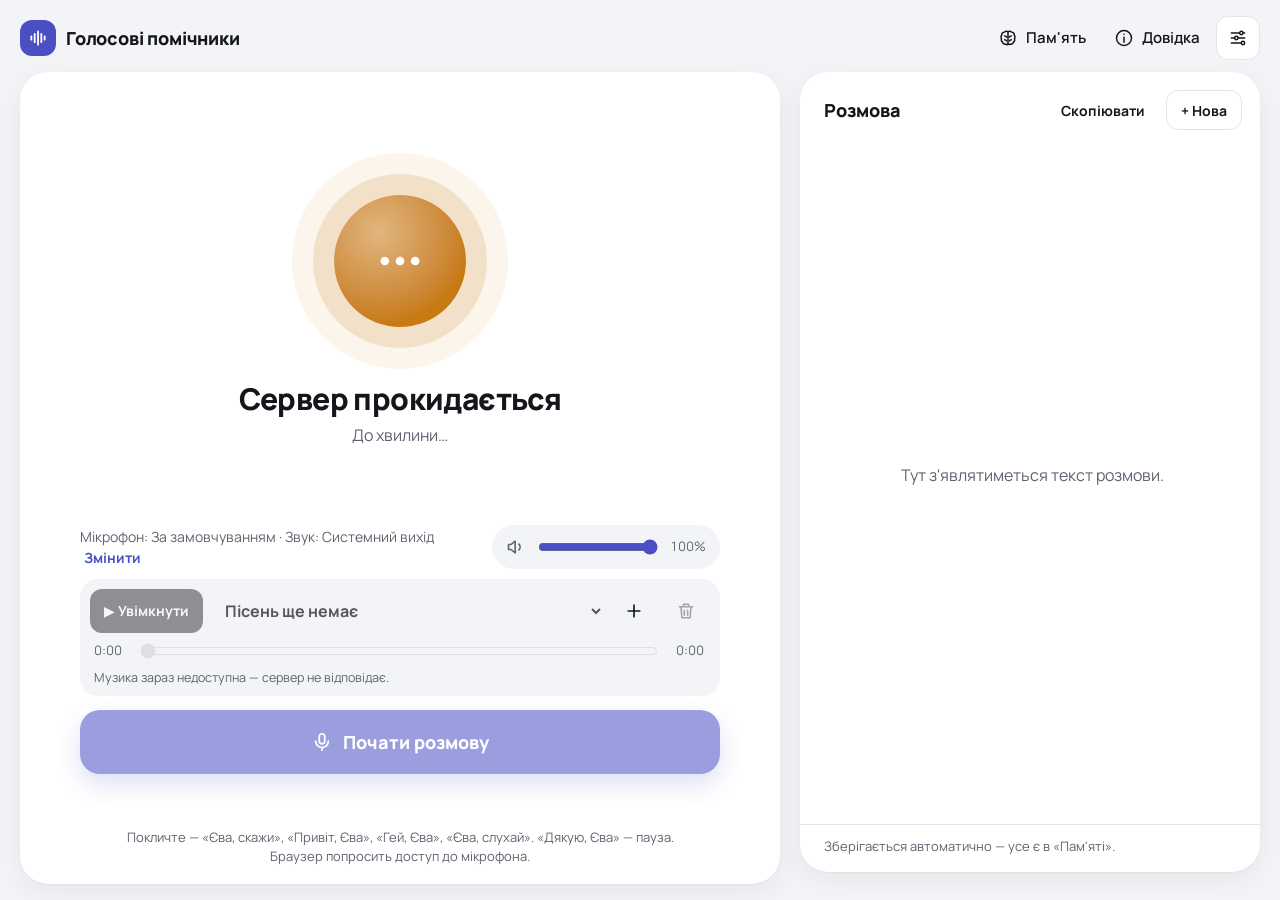
==== web/index.html @ 09ccf8b0 "Іконка «Пам'ять»: мозок замість годинника Co-Authored-By: Claude Sonnet 5.5 <noreply@anthropic.com>" ====
<!doctype html>
<html lang="uk">
<head>
  <meta charset="utf-8">
  <meta name="viewport" content="width=device-width, initial-scale=1, viewport-fit=cover">
  <title>Голосові помічники</title>
  <meta name="description" content="Голосові помічники з характером: розмова голосом через GPT-Live.">
  <link rel="icon" type="image/png" sizes="32x32" href="favicon-32.png">
  <link rel="icon" type="image/png" sizes="48x48" href="favicon-48.png">
  <link rel="apple-touch-icon" href="apple-touch-icon.png">
  <link rel="stylesheet" href="style.css?v=20261113">
  <link rel="stylesheet" href="app.css?v=20261113">
  <script src="config.js"></script>
  <script src="app.js?v=20261113c" defer></script>
  <script src="ui.js?v=20261113" defer></script>
</head>
<body class="home">
  <header class="topbar">
    <div class="brand">
      <span class="brand-mark" aria-hidden="true"><svg viewBox="0 0 24 24"><path d="M4 10v4M8 7v10M12 4v16M16 7v10M20 10v4"/></svg></span>
      <span class="brand-name">Голосові помічники</span>
    </div>
    <nav class="topnav" aria-label="Сторінки">
      <a id="knowledgeLink" class="top-link" href="knowledge.html" hidden
        title="Список гостей і факти про подію для консьєржа: завантажити таблицю чи документ"><svg class="nav-icon" viewBox="0 0 24 24" aria-hidden="true"><path d="M4 5.5A2.5 2.5 0 0 1 6.5 3H20v15H6.5A2.5 2.5 0 0 0 4 20.5z"/><path d="M4 20.5A2.5 2.5 0 0 0 6.5 23H20v-5"/></svg><span class="wide-only">Знання</span></a>
      <a id="historyLink" class="top-link" href="history.html" title="Усі збережені розмови"><svg class="nav-icon" viewBox="0 0 24 24" aria-hidden="true"><path d="M12 4.5v15"/><path d="M12 4.5C11 3.5 8.5 3.5 7.5 5 5.5 5 4 6.8 4.5 8.8 3.3 9.8 3.3 11.8 4.3 12.8 3.5 14 4 16 5.5 16.8 5.5 18.5 7.3 19.8 9 19.2 10 20 11.5 20 12 19.5"/><path d="M12 4.5c1-1 3.5-1 4.5.5 2 0 3.5 1.8 3 3.8 1.2 1 1.2 3 .2 4 .8 1.2.3 3.2-1.2 4 0 1.7-1.8 3-3.5 2.4-1 .8-2.5.8-3-.7"/><path d="M8 9.5c1 0 2 .5 2.5 1.5M16 9.5c-1 0-2 .5-2.5 1.5M8 14c1 0 1.8.5 2.2 1.4M16 14c-1 0-1.8.5-2.2 1.4"/></svg><span class="wide-only">Пам'ять</span></a>
      <a id="settingsLink" class="top-link" href="settings.html" aria-label="Довідка"
        title="Версія й моделі, довідка"><svg class="nav-icon" viewBox="0 0 24 24" aria-hidden="true"><circle cx="12" cy="12" r="9"/><path d="M12 11v6M12 7.5v.01"/></svg><span class="wide-only">Довідка</span></a>
      <button id="drawerOpen" class="icon-square" type="button" aria-label="Налаштування розмови"
        aria-controls="drawer" aria-expanded="false" title="Пристрої, звук, поведінка"><svg class="nav-icon" viewBox="0 0 24 24" aria-hidden="true"><path d="M4 6h10M18 6h2M4 12h4M12 12h8M4 18h12"/><circle cx="16" cy="6" r="2"/><circle cx="10" cy="12" r="2"/><circle cx="18" cy="18" r="2"/></svg></button>
    </nav>
  </header>

  <main class="layout">
    <section class="stage call" aria-label="Розмова голосом">
      <div class="stage-top">
        <nav id="characters" class="chars" role="tablist" aria-label="Персонаж"></nav>
        <p id="meter" class="meter-pill" hidden
          title="Час, поки відкрита сесія GPT-Live (разом з першими 15 с паузи), і орієнтовна ціна за ним. Інструменти й підсумок фонового слухання оплачуються окремо й тут не враховані."></p>
      </div>
      <!-- «Консьєрж» is hidden for now (the code stays): the page always opens an assistant call. -->
      <button id="modeAssistant" type="button" hidden></button>
      <button id="modeConcierge" type="button" hidden></button>

      <div class="voice-block">
        <p id="voiceInfo" class="char-info"></p>
        <div id="voiceVariantRow" class="voice-variant" hidden>
          <label class="sr-only" for="voiceVariant">Голос</label>
          <div class="voice-pick">
            <select id="voiceVariant">
              <option value="own">Створений голос (новий)</option>
              <option value="preset">Старий голос (пресет)</option>
            </select>
            <button id="voicePreview" class="pill-btn" disabled>▶ Прослухати</button>
          </div>
          <p id="voiceVariantInfo" class="hint"></p>
        </div>
        <!-- The picked character: set by the buttons above, kept here for the page's logic. -->
        <select id="voice" disabled hidden><option>Завантаження…</option></select>
        <button id="voiceApply" class="btn primary wide" hidden>Застосувати</button>
      </div>

      <div class="orb-area">
        <div class="orb"><span id="dot" class="dot" aria-hidden="true"></span></div>
        <div class="status-block">
          <p id="statusTitle" class="status-title" aria-hidden="true">Готові до розмови</p>
          <p id="statusSub" class="status-sub" aria-hidden="true"></p>
          <span id="status" class="sr-only" role="status">Не підключено</span>
        </div>
        <p id="caption" class="caption" aria-hidden="true"></p>
        <video id="cameraView" class="camera-view" autoplay muted playsinline hidden></video>

        <div id="concierge" class="concierge" hidden data-off>
          <div class="guest-line">
            <span class="muted small">Гість</span>
            <strong id="guestName">ще не назвався</strong>
            <span id="guestBadge" class="guest-badge" hidden></span>
          </div>
          <div class="checkin-line">
            <span id="checkinCount" class="muted small">Відмічено гостей: —</span>
            <button id="checkinReset" class="btn ghost small-btn" type="button">Скинути відмітки</button>
          </div>
          <label class="setting check-setting" for="checkQuestion">
            <span class="setting-text">
              <span class="setting-title">Перевірочне питання</span>
              <span id="checkQuestionInfo" class="hint">Після імені помічник питає щось із запису гостя (посаду, хобі…).</span>
            </span>
            <input id="checkQuestion" type="checkbox" class="switch" role="switch" checked>
          </label>
          <p id="conciergeInfo" class="hint">Помічник вітає людину, питає ім'я, звіряє його зі списком у «Знаннях» (двоє з
            однаковим ім'ям — питає прізвище) і ставить одне перевірочне питання. Потім — «Наступний гість».</p>
        </div>
      </div>

      <div class="stage-bottom">
        <div class="device-row">
          <p id="callDevices" class="call-devices"><span id="callDevicesText"></span>
            <a href="#devices" class="call-devices-link">Змінити</a></p>
          <div class="volume">
            <label for="volume" class="sr-only">Гучність</label>
            <span class="volume-icon" aria-hidden="true"></span>
            <input id="volume" type="range" min="0" max="100" step="5">
            <span id="volumeValue" class="volume-value"></span>
          </div>
        </div>

        <section id="musicCard" class="player" aria-label="Музика">
          <!-- Extensions and audio types, not «audio/*»: with the wildcard iOS offers the photo library and the camera first. -->
          <input id="songFile" type="file" accept=".mp3,.m4a,.aac,.wav,.ogg,.opus,.flac,audio/mpeg,audio/mp4,audio/x-m4a,audio/aac,audio/wav,audio/x-wav,audio/ogg,audio/flac" multiple hidden>
          <div class="player-row">
            <button id="songPlay" class="song-play" type="button" disabled>▶ Увімкнути</button>
            <select id="songSelect" aria-label="Пісня" disabled><option>Пісень ще немає</option></select>
            <label class="icon-btn-soft icon-plus" for="songFile" title="Додати пісню"><span class="sr-only">Додати пісню</span></label>
            <button id="songDelete" class="icon-btn-soft icon-trash" type="button" title="Видалити пісню" disabled><span class="sr-only">Видалити</span></button>
          </div>
          <div class="song-seek">
            <span id="songTime">0:00</span>
            <input id="songSeek" type="range" min="0" max="0" step="1" value="0" aria-label="Позиція в пісні" disabled>
            <span id="songDuration">0:00</span>
          </div>
          <p id="songInfo" class="player-info">Пісні спільні для всіх. Поки грає пісня, помічник мовчить і не чує; якщо розмова ще йде — пісня чекає 5 с тиші.</p>
        </section>

        <div class="controls">
          <button id="micMute" class="ctl ctl-mic" type="button" aria-pressed="false" hidden>Вимкнути мікрофон</button>
          <button id="resume" class="ctl ctl-main ctl-play" hidden>Продовжити</button>
          <button id="pause" class="ctl ctl-main ctl-pause" hidden>Пауза</button>
          <button id="talk" class="btn primary big">Почати розмову</button>
          <button id="nextGuest" class="btn" hidden>Наступний гість</button>
        </div>
        <p id="wakeHint" class="wake-hint">Покличте помічника на ім'я — «…, скажи», «Привіт, …». «Дякую, …» — пауза.</p>
      </div>
    </section>

    <section id="conversation" class="convo">
      <div class="convo-head">
        <h2>Розмова</h2>
        <div class="convo-actions">
          <button id="copyChat" class="pill-btn ghost">Скопіювати</button>
          <button id="newChat" class="pill-btn">+ Нова</button>
        </div>
      </div>
      <div id="log" class="log" aria-live="polite">
        <p class="muted empty">Тут з'являтиметься текст розмови.</p>
      </div>
      <p class="convo-foot">Зберігається автоматично — усе є в «Пам'яті».</p>
    </section>
  </main>

  <div id="drawerBackdrop" class="drawer-backdrop" hidden></div>
  <aside id="drawer" class="drawer" aria-label="Налаштування розмови" hidden>
    <div class="drawer-head">
      <h2>Налаштування</h2>
      <button id="drawerClose" class="icon-square soft" type="button" aria-label="Закрити"><svg class="nav-icon" viewBox="0 0 24 24" aria-hidden="true"><path d="M6 6l12 12M18 6L6 18"/></svg></button>
    </div>

    <section id="devices" class="drawer-section">
      <h3>Пристрої</h3>
      <div class="group">
        <div class="group-row">
          <label for="micSelect">Мікрофон</label>
          <select id="micSelect"><option value="">За замовчуванням</option></select>
        </div>
        <div class="group-row">
          <label for="speakerSelect">Динамік</label>
          <select id="speakerSelect"><option value="">За замовчуванням</option></select>
          <p id="speakerFixed" class="device-fixed" hidden></p>
          <button type="button" id="speakerSystem" class="pill-btn" hidden>Обрати вихід звуку…</button>
        </div>
        <div class="group-row">
          <label for="cameraSelect">Камера</label>
          <select id="cameraSelect"><option value="">За замовчуванням</option></select>
          <!-- Phones and tablets: which side looks. Front — «подивись на мене»; back — what is in front of you. -->
          <div id="cameraFacing" class="facing" role="group" aria-label="Яка камера" hidden>
            <button type="button" class="btn" data-facing="user" aria-pressed="true">Фронтальна</button>
            <button type="button" class="btn" data-facing="environment" aria-pressed="false">Задня</button>
          </div>
        </div>
      </div>
      <p id="devicesNow" class="devices-now"></p>
      <button id="devicesAllow" class="pill-btn" type="button" hidden>Показати пристрої</button>
      <p id="devicesInfo" class="hint">Назви пристроїв з'являться, коли браузер дасть доступ до мікрофона.</p>
    </section>

    <section id="voiceCard" class="drawer-section">
      <h3>Як говорить</h3>
      <div class="settings">
        <div>
          <label for="speed">Темп</label>
          <select id="speed">
            <option value="slow">Повільніше</option>
            <option value="normal">Звичайний</option>
            <option value="fast">Швидше</option>
          </select>
        </div>
        <div>
          <label for="style">Манера</label>
          <select id="style">
            <option value="calm">Спокійна</option>
            <option value="normal">Звичайна</option>
            <option value="expressive">Емоційна</option>
          </select>
        </div>
      </div>
      <p class="hint">Темп і манера — прохання до персонажа, а не точний регулятор: діють з наступної відповіді.</p>
    </section>

    <section class="drawer-section">
      <h3>Поведінка</h3>
      <div class="group">
        <label class="setting" for="bgListen">
          <span class="setting-text">
            <span class="setting-title">Слухати фоном на паузі</span>
            <span id="bgListenInfo" class="hint">Помічник запам'ятовує, про що говорять поруч, і може нагадати.</span>
          </span>
          <input id="bgListen" type="checkbox" class="switch" role="switch" checked>
        </label>
        <label class="setting" for="voiceNow">
          <span class="setting-text">
            <span class="setting-title">Міняти голос одразу</span>
            <span id="voiceNowInfo" class="hint">Відповідь договорить уже новий персонаж.</span>
          </span>
          <input id="voiceNow" type="checkbox" class="switch" role="switch" checked>
        </label>
        <label class="setting" for="camera">
          <span class="setting-text">
            <span class="setting-title">Камера</span>
            <span id="cameraInfo" class="hint">Попросіть «…, подивись» — погляд через камеру.</span>
          </span>
          <input id="camera" type="checkbox" class="switch" role="switch">
        </label>
      </div>
    </section>
  </aside>

  <dialog id="noMic" class="dialog" aria-labelledby="noMicTitle">
    <h2 id="noMicTitle">Мікрофон у цьому браузері недоступний</h2>
    <p id="noMicText"></p>
    <p id="noMicIos" class="hint" hidden>Apple змушує всі браузери на iPhone працювати на рушії Safari, і цей
      браузер не передає сторінкам мікрофон — тому вікно дозволу навіть не з'являється. Якщо потрібен саме він:
      «Параметри» → «Застосунки» → браузер → «Мікрофон» (увімкніть, якщо є), оновіть його й перезапустіть.</p>
    <div class="row">
      <a id="openSafari" class="btn primary" href="#">Відкрити в Safari</a>
      <button id="copyLink" class="btn" type="button">Скопіювати посилання</button>
      <button id="noMicClose" class="btn ghost" type="button">Зрозуміло</button>
    </div>
  </dialog>
  <audio id="remote" autoplay></audio>
</body>
</html>
---- web/style.css ----
@import url("https://fonts.googleapis.com/css2?family=Manrope:wght@400;500;600;700;800&display=swap");
:root {
  --bg: #f3f4f7;
  --card: #ffffff;
  --text: #14161b;
  --muted: #5e6370;
  --line: #e2e4ea;
  --accent: #4a4fc4;
  --accent-text: #ffffff;
  --ok: #1f9d55;
  --warn: #c27c0e;
  --err: #d14343;
  --user: #ececfb;
  --bot: #f1f2f4;
  --switch-off: #cfd4dc;
}
@media (prefers-color-scheme: dark) {
  :root {
    --bg: #0f1115;
    --card: #171a21;
    --text: #e8eaed;
    --muted: #9aa1ad;
    --line: #2a2f39;
    --accent: #8b8ff0;
    --accent-text: #14161b;
    --user: #262a4d;
    --bot: #1f232b;
    --switch-off: #3a404c;
  }
}
* { box-sizing: border-box; }
body {
  margin: 0;
  background: var(--bg);
  color: var(--text);
  font: 16px/1.5 Manrope, system-ui, -apple-system, "Segoe UI", Roboto, sans-serif;
}
.wrap { max-width: 640px; margin: 0 auto; padding: 24px 16px 48px; }
h1 { font-size: 1.6rem; margin: 0 0 4px; }
h2 { font-size: 1.05rem; margin: 0 0 8px; }
.sub, .muted { color: var(--muted); }
.small { font-size: 0.85rem; }
.card {
  background: var(--card);
  border: 1px solid var(--line);
  border-radius: 20px;
  padding: 18px;
  margin-top: 16px;
}
.row { display: flex; gap: 8px; flex-wrap: wrap; align-items: center; }
.row[hidden] { display: none; }
input, select, textarea {
  flex: 1 1 200px;
  min-width: 0;
  padding: 10px 12px;
  border-radius: 10px;
  border: 1px solid var(--line);
  background: var(--bg);
  color: var(--text);
  font: inherit;
}
select { width: 100%; cursor: pointer; }
label { display: block; font-weight: 600; margin-bottom: 6px; }
.btn {
  padding: 10px 16px;
  border-radius: 10px;
  border: 1px solid var(--line);
  background: var(--card);
  color: var(--text);
  font: inherit;
  cursor: pointer;
}
.btn:disabled { opacity: 0.55; cursor: default; }
.btn.primary { background: var(--accent); border-color: var(--accent); color: var(--accent-text); }
.btn.ghost { background: transparent; }
.btn.big { width: 100%; padding: 16px; font-size: 1.1rem; font-weight: 600; margin: 12px 0 4px; }
.btn.danger { background: var(--err); border-color: var(--err); color: #fff; }
.hint { margin: 4px 0 0; font-size: 0.85rem; color: var(--muted); }
.status-line { display: flex; align-items: center; gap: 8px; font-weight: 600; }
.dot { width: 10px; height: 10px; border-radius: 50%; background: var(--muted); }
.dot.live { background: var(--ok); animation: pulse 1.4s infinite; }
.dot.busy { background: var(--warn); }
.dot.err { background: var(--err); }
.dot.wait { background: var(--accent); }
.dot.think { background: var(--warn); animation: pulse 0.8s infinite; }
.dot.speak { background: var(--accent); animation: pulse 0.6s infinite; }
.call .row { margin-top: 8px; }
.call .row .btn { flex: 1 1 140px; }
.settings { display: grid; grid-template-columns: repeat(auto-fit, minmax(160px, 1fr)); gap: 12px; margin: 16px 0 12px; }
.settings select { width: 100%; }
input[type="range"] { width: 100%; padding: 0; border: 0; background: none; accent-color: var(--accent); }
.small-btn { padding: 4px 10px; font-size: 0.85rem; }
.card > .row + .settings, .card > .hint + .row { margin-top: 8px; }
@keyframes pulse { 50% { opacity: 0.35; } }

/* A setting row: what it does on the left, an on/off switch on the right. */
.setting {
  display: flex; align-items: center; justify-content: space-between; gap: 16px;
  margin: 16px 0 0; padding-top: 14px; border-top: 1px solid var(--line);
  font-weight: normal; cursor: pointer;
}
.setting-text { display: flex; flex-direction: column; min-width: 0; }
.setting-title { font-weight: 600; }
.setting .hint { margin: 2px 0 0; }
.switch {
  appearance: none; -webkit-appearance: none;
  flex: 0 0 auto; width: 52px; height: 30px; min-width: 52px;
  margin: 0; padding: 0; border: 0; border-radius: 999px;
  background: var(--switch-off); position: relative; cursor: pointer;
  transition: background 0.2s ease;
}
.switch::before {
  content: ""; position: absolute; top: 3px; left: 3px;
  width: 24px; height: 24px; border-radius: 50%;
  background: #fff; box-shadow: 0 1px 3px rgba(0, 0, 0, 0.3);
  transition: transform 0.2s ease;
}
.switch:checked { background: var(--accent); }
.switch:checked::before { transform: translateX(22px); }
.switch:focus-visible { outline: 2px solid var(--accent); outline-offset: 3px; }

h2 label { display: inline; margin: 0; font-weight: inherit; }
.voice-pick { flex-wrap: nowrap; }
.voice-pick select { flex: 1 1 0; width: auto; }
.voice-pick .btn { flex: 0 0 auto; white-space: nowrap; }
.call .voice-block { margin-top: 12px; }
.call .voice-block .block-label { display: block; font-weight: 600; margin-bottom: 6px; }
.call .voice-block .voice-pick { margin-top: 0; }
.call .voice-block .voice-pick .btn { flex: 0 0 auto; }
.call .voice-block + .btn.big { margin-top: 12px; }
.btn.wide { width: 100%; margin-top: 8px; }
.label-row { display: flex; justify-content: space-between; align-items: baseline; margin-top: 4px; }
.label-row label { margin-bottom: 6px; }
.card-head { display: flex; justify-content: space-between; align-items: center; gap: 8px; }
.head-actions { display: flex; gap: 6px; flex-wrap: wrap; justify-content: flex-end; }
.meter { margin: 6px 0 0; font-size: 0.85rem; color: var(--muted); font-variant-numeric: tabular-nums; }
.log { max-height: 50vh; overflow-y: auto; display: flex; flex-direction: column; gap: 8px; }
.msg { padding: 8px 12px; border-radius: 12px; max-width: 90%; white-space: pre-wrap; word-wrap: break-word; }
.msg.user { background: var(--user); align-self: flex-end; }
.msg.assistant { background: var(--bot); align-self: flex-start; }
.msg.system { color: var(--muted); font-size: 0.85rem; align-self: center; background: none; }
.empty { margin: 0; }
footer { margin-top: 20px; text-align: center; }



/* Devices: microphone, speaker, camera */
/* One column on a phone: two side by side cut the names to «За замовчуванн…». */
.devices { display: grid; grid-template-columns: repeat(auto-fit, minmax(260px, 1fr)); gap: 12px; }
.devices select { width: 100%; }
.devices select[hidden] { display: none; }
/* The output where the page can't pick it (iPhone, Android): a plain line, not a dropdown. */
.device-fixed { margin: 0; padding: 10px 0; overflow-wrap: anywhere; }
.camera-view {
  display: block; width: 100%; max-height: 240px; margin-top: 12px;
  border-radius: 10px; background: #000; object-fit: contain;
}
.camera-view[hidden] { display: none; }
.camera-view.mirror { transform: scaleX(-1); }
/* Фронтальна / Задня (phones): two halves of one control, the picked one filled. */
.facing { display: flex; gap: 8px; margin-top: 12px; }
.facing[hidden] { display: none; }
.facing .btn { flex: 1 1 0; padding: 10px 8px; }
.facing .btn[aria-pressed="true"] { background: var(--accent); border-color: var(--accent); color: var(--accent-text); }

/* «Мікрофон недоступний» (web/app.js showNoMic) */
.dialog { border: 1px solid var(--line); border-radius: 14px; background: var(--card); color: var(--text);
  padding: 16px; width: min(440px, calc(100vw - 32px)); box-shadow: 0 12px 40px rgba(0, 0, 0, 0.25); }
.dialog::backdrop { background: rgba(0, 0, 0, 0.45); }
.dialog h2 { margin: 0 0 8px; font-size: 1.05rem; }
.dialog p { margin: 0 0 10px; }
.dialog .row { margin-top: 12px; }
a.btn { text-decoration: none; display: inline-flex; align-items: center; justify-content: center; }
.btn[hidden] { display: none; }

/* «Зараз: мікрофон — …; звук — …» (web/app.js showDevicesNow) */
.devices-now { margin: 8px 0 0; font-size: 0.9rem; }
.devices-now:empty { display: none; }

/* In the call card: what she hears from and plays to, without scrolling down to «Пристрої». */
.call-devices { margin: 8px 0 0; font-size: 0.85rem; color: var(--muted); overflow-wrap: anywhere; }
.call-devices:has(#callDevicesText:empty) { display: none; }
.call-devices-link { color: var(--accent); white-space: nowrap; margin-left: 4px; }
#devices { scroll-margin-top: 12px; }

/* Header with a link to the other page («Знання» ↔ «← До Єви») */
.page-head { display: flex; justify-content: space-between; align-items: flex-start; gap: 12px; }
.header-link { flex: 0 0 auto; margin-top: 6px; text-decoration: none; }

/* «Знання» (web/knowledge.html) */
.banner { margin: 16px 0 0; padding: 10px 14px; border-radius: 10px; font-size: 0.9rem;
  border: 1px solid var(--warn); color: var(--text); background: color-mix(in srgb, var(--warn) 12%, var(--card)); }
.field { width: 100%; }
.hint a, .sub a { color: var(--accent); }
label.gap { margin-top: 12px; }
.drop { display: flex; flex-direction: column; align-items: center; gap: 4px; text-align: center; margin: 16px 0 0;
  padding: 22px 16px; border: 2px dashed var(--line); border-radius: 12px; background: var(--bg);
  font-weight: normal; cursor: pointer; transition: border-color 0.15s, background 0.15s; }
.drop input { position: absolute; width: 1px; height: 1px; opacity: 0; pointer-events: none; }
.drop:hover, .drop.over { border-color: var(--accent); }
.drop.over { background: color-mix(in srgb, var(--accent) 8%, var(--bg)); }
.drop:focus-within { outline: 2px solid var(--accent); outline-offset: 2px; }
.drop.busy { opacity: 0.6; pointer-events: none; }
.drop-title { font-weight: 600; }
.status-msg { margin: 10px 0 0; font-size: 0.9rem; }
.status-msg.ok { color: var(--ok); }
.status-msg.err { color: var(--err); }
.preview { margin-top: 16px; padding-top: 14px; border-top: 1px solid var(--line); }
h3 { font-size: 1rem; margin: 0; }
.warnings { margin: 6px 0 0; padding-left: 18px; font-size: 0.85rem; color: var(--warn); }
.warnings:empty { display: none; }
.records { display: grid; grid-template-columns: repeat(auto-fill, minmax(260px, 1fr)); gap: 8px; margin-top: 10px; }
.records > .hint { grid-column: 1 / -1; }
.records[hidden] { display: none; }
.record { background: var(--bg); border: 1px solid var(--line); border-radius: 10px; padding: 10px 12px; min-width: 0; }
.record-head { display: flex; justify-content: space-between; align-items: flex-start; gap: 8px; }
.record strong { overflow-wrap: anywhere; }
.record.checked { border-color: var(--ok); }
.check-badge { flex: 0 0 auto; font-size: 0.75rem; padding: 1px 8px; border-radius: 999px; color: var(--ok);
  border: 1px solid var(--ok); white-space: nowrap; }
.record dl { margin: 6px 0 0; font-size: 0.85rem; }
.record dt { color: var(--muted); font-size: 0.78rem; overflow-wrap: anywhere; }
.record dd { margin: 0 0 6px; overflow-wrap: anywhere; }
.icon-btn { flex: 0 0 auto; width: 28px; height: 28px; border-radius: 8px; border: 1px solid var(--line);
  background: var(--card); color: var(--muted); font: inherit; line-height: 1; cursor: pointer; }
.icon-btn:hover { color: var(--err); border-color: var(--err); }
.actions { margin-top: 12px; }
.sets { display: flex; flex-direction: column; gap: 10px; margin-top: 8px; }
.set { border: 1px solid var(--line); border-radius: 12px; padding: 12px; }
.set.off .set-text { opacity: 0.6; }
.set-head { display: flex; justify-content: space-between; align-items: flex-start; gap: 12px; }
.set-text { display: flex; flex-direction: column; min-width: 0; }
.set-text strong { overflow-wrap: anywhere; }
.set-switch { display: flex; align-items: center; gap: 8px; margin: 0; font-weight: normal; cursor: pointer; flex: 0 0 auto; }
.set-actions { margin-top: 10px; }
.danger-text { color: var(--err); }
textarea { display: block; width: 100%; resize: vertical; line-height: 1.45; }
.set-switches { display: flex; flex-direction: column; align-items: flex-end; gap: 6px; flex: 0 0 auto; }
.set-kind { display: inline-block; margin-right: 6px; font-size: 0.75rem; padding: 1px 8px; border-radius: 999px;
  border: 1px solid var(--line); color: var(--muted); }
.set-kind.pinned { border-color: var(--accent); color: var(--accent); }
.text-view { margin-top: 10px; }
.text-view[hidden] { display: none; }
.meter.over { color: var(--err); font-weight: 600; }
.mode-tabs + [role="tabpanel"] { margin-top: 4px; }
@media (max-width: 520px) {
  .set-head { flex-direction: column; }
  .set-switches { align-items: stretch; width: 100%; }
  .set-switch { justify-content: space-between; }
}

/* «Історія» (web/history.html): a conversation per card, opened in place */
.conv-head { display: flex; justify-content: space-between; align-items: flex-start; gap: 12px; width: 100%;
  padding: 0; border: 0; background: none; color: inherit; font: inherit; text-align: left; cursor: pointer; }
.conv-head[aria-expanded="true"] strong { color: var(--accent); }
.set.current { border-color: var(--accent); }
.badge-now { flex: 0 0 auto; font-size: 0.75rem; padding: 2px 8px; border-radius: 999px;
  background: var(--accent); color: var(--accent-text); }
.conv-body { margin-top: 12px; padding-top: 12px; border-top: 1px solid var(--line); }
.conv-body[hidden] { display: none; }
.conv-log { max-height: none; overflow: visible; }
.conv-log .msg { margin: 0; }

/* «Помічниця» / «Консьєрж» — the top switch (web/index.html) */
.mode-tabs { display: flex; gap: 4px; margin-top: 16px; padding: 4px; border-radius: 12px; background: var(--card);
  border: 1px solid var(--line); }
.mode-tabs button { flex: 1; padding: 8px 12px; border: 0; border-radius: 9px; background: none; color: var(--muted);
  font: inherit; font-weight: 600; cursor: pointer; }
.mode-tabs button[aria-selected="true"] { background: var(--accent); color: var(--accent-text); }
.mode-tabs button:focus-visible { outline: 2px solid var(--accent); outline-offset: 2px; }
.concierge { margin-top: 10px; padding: 10px 12px; border-radius: 10px; background: var(--bg); border: 1px solid var(--line); }
.concierge[hidden] { display: none; }
.guest-line { display: flex; flex-wrap: wrap; align-items: baseline; gap: 6px 8px; }
.guest-line strong { overflow-wrap: anywhere; }
.checkin-line { display: flex; justify-content: space-between; align-items: center; gap: 8px; margin-top: 6px; }
.concierge .check-setting { margin-top: 10px; padding-top: 10px; }
.guest-badge { font-size: 0.8rem; padding: 1px 8px; border-radius: 999px; border: 1px solid currentColor; }
.guest-badge.ok { color: var(--ok); }
.guest-badge.err { color: var(--err); }
.warn-text { color: var(--warn); }
#wakeHint[hidden] { display: none; }

/* «Налаштування» (web/settings.html) */
.wrap.narrow { max-width: 440px; }
form.card[hidden], [role="tabpanel"][hidden] { display: none; }
.kv { display: grid; grid-template-columns: minmax(0, max-content) minmax(0, 1fr); gap: 6px 16px; margin: 12px 0 0; }
.kv dt { color: var(--muted); }
.kv dd { margin: 0; overflow-wrap: anywhere; }
.kv a, .guide a { color: var(--accent); }
@media (max-width: 480px) { .kv { grid-template-columns: minmax(0, 1fr); gap: 0; } .kv dd { margin-bottom: 8px; } }
.pill { flex: 0 0 auto; font-size: 0.8rem; padding: 2px 10px; border-radius: 999px; border: 1px solid var(--line); color: var(--muted); }
.pill:empty { display: none; }
.pill.accent { border-color: var(--accent); color: var(--accent); }
.ok-text { color: var(--ok); }
.links { margin-top: 4px; }
.person select { flex: 0 1 160px; width: auto; }
.person.off .set-text { opacity: 0.6; }
.guide details { border-top: 1px solid var(--line); padding: 10px 0; }
.guide details:first-of-type { border-top: 0; }
.guide summary { font-weight: 600; cursor: pointer; }
.guide p { margin: 8px 0 0; }

/* Header links to the other pages («Знання», «Налаштування», «← До Єви») */
.head-links { display: flex; gap: 8px; flex: 0 0 auto; margin-top: 4px; }
.nav-btn { display: inline-flex; align-items: center; gap: 7px; padding: 8px 14px; border-radius: 999px;
  border: 1px solid var(--line); background: var(--card); color: var(--text); font-size: 0.9rem; font-weight: 600;
  text-decoration: none; white-space: nowrap; transition: border-color 0.15s, color 0.15s, background 0.15s; }
.nav-btn:hover { border-color: var(--accent); color: var(--accent); }
.nav-btn:focus-visible { outline: 2px solid var(--accent); outline-offset: 2px; }
.nav-btn.header-link { margin-top: 4px; }
.nav-icon { width: 17px; height: 17px; flex: 0 0 auto; fill: none; stroke: currentColor; stroke-width: 1.8;
  stroke-linecap: round; stroke-linejoin: round; }
@media (max-width: 480px) {
  .wide-only { display: none; }
  .nav-btn { padding: 8px 11px; }
}

/* The main page on a wide screen: the call and its settings on the left, the conversation on the right at
   full height — not one narrow column in the middle of a big monitor. */
@media (min-width: 1000px) {
  .wrap.app {
    max-width: 1320px; padding: 24px 28px 40px;
    display: grid; grid-template-columns: minmax(380px, 500px) minmax(0, 1fr); column-gap: 24px;
    grid-template-areas:
      "head head"
      "tabs conv"
      "call conv"
      "music conv"
      "devices conv"
      "voice conv"
      "foot foot";
    align-items: start;
  }
  .wrap.app > .page-head { grid-area: head; margin-bottom: 4px; }
  .wrap.app > .mode-tabs { grid-area: tabs; }
  .wrap.app > .call { grid-area: call; }
  .wrap.app > #musicCard { grid-area: music; }
  .wrap.app > #devices { grid-area: devices; }
  .wrap.app > #voiceCard { grid-area: voice; }
  .wrap.app > #conversation {
    grid-area: conv; position: sticky; top: 16px; margin-top: 16px;
    display: flex; flex-direction: column; height: calc(100vh - 32px); min-height: 420px;
  }
  .wrap.app > #conversation .log { flex: 1 1 auto; max-height: none; min-height: 0; margin-top: 8px; }
  .wrap.app > footer { grid-area: foot; }
  .wrap.app .devices { grid-template-columns: repeat(2, minmax(0, 1fr)); }
}
.wrap.wide { max-width: 1100px; }

/* «Музика»: a song picked by hand, played by the button or «увімкни музику» (web/app.js, songs) */
.file-btn { display: inline-block; margin: 0; font-weight: normal; }
.song-row select { flex: 1 1 100%; }
.song-row .btn { flex: 1 1 140px; }
.song-seek { display: flex; align-items: center; gap: 10px; margin-top: 12px; }
.song-seek input { flex: 1 1 auto; width: auto; }
.song-seek span { flex: 0 0 auto; min-width: 2.6em; font-variant-numeric: tabular-nums; }
.song-seek span:last-child { text-align: right; }


/* «Знання»: whose set it is */
.set-who { display: inline-flex; align-items: center; gap: 6px; margin: 0; font-weight: normal; }
.set-who select { width: auto; flex: 0 1 auto; padding: 4px 8px; font-size: 0.85rem; }
---- web/app.css ----
/* The main page (index.html): a call screen — the state «orb» in the middle, call controls under it,
   the conversation on the right, devices / sound / behaviour in a side drawer (web/ui.js opens it).
   Shared tokens and the other pages stay in style.css. */

.home {
  --soft: #F3F4F7;
  --soft-line: #E2E4EA;
  --ink: #14161B;
  --on-ink: #ffffff;
  --end-bg: #FCE8E8;
  --end-fg: #B42323;
  --think: #C77A12;
  --idle: #9AA0AB;
  --shadow: 0 1px 2px rgba(20, 22, 27, 0.04), 0 8px 28px rgba(20, 22, 27, 0.06);

  /* Icons for buttons whose text app.js rewrites: drawn by CSS masks, the text stays a label. */
  --i-mic: url("data:image/svg+xml,%3Csvg xmlns='http://www.w3.org/2000/svg' viewBox='0 0 24 24' fill='none' stroke='black' stroke-width='1.9' stroke-linecap='round' stroke-linejoin='round'%3E%3Crect x='9' y='3' width='6' height='11' rx='3'/%3E%3Cpath d='M5 11a7 7 0 0 0 14 0M12 18v3'/%3E%3C/svg%3E");
  --i-mic-off: url("data:image/svg+xml,%3Csvg xmlns='http://www.w3.org/2000/svg' viewBox='0 0 24 24' fill='none' stroke='black' stroke-width='1.9' stroke-linecap='round' stroke-linejoin='round'%3E%3Cpath d='M3 3l18 18M9 9v2a3 3 0 0 0 5 2.2M15 9.3V6a3 3 0 0 0-5.7-1.3M5 11a7 7 0 0 0 11.3 5.5M19 11a7 7 0 0 1-.6 2.8M12 18v3'/%3E%3C/svg%3E");
  --i-pause: url("data:image/svg+xml,%3Csvg xmlns='http://www.w3.org/2000/svg' viewBox='0 0 24 24' fill='none' stroke='black' stroke-width='2.4' stroke-linecap='round'%3E%3Cpath d='M9 6v12M15 6v12'/%3E%3C/svg%3E");
  --i-play: url("data:image/svg+xml,%3Csvg xmlns='http://www.w3.org/2000/svg' viewBox='0 0 24 24'%3E%3Cpath d='M8 5.5v13l11-6.5z' fill='black'/%3E%3C/svg%3E");
  --i-x: url("data:image/svg+xml,%3Csvg xmlns='http://www.w3.org/2000/svg' viewBox='0 0 24 24' fill='none' stroke='black' stroke-width='2.2' stroke-linecap='round'%3E%3Cpath d='M6 6l12 12M18 6L6 18'/%3E%3C/svg%3E");
  --i-search: url("data:image/svg+xml,%3Csvg xmlns='http://www.w3.org/2000/svg' viewBox='0 0 24 24' fill='none' stroke='black' stroke-width='1.9' stroke-linecap='round'%3E%3Ccircle cx='11' cy='11' r='6'/%3E%3Cpath d='M20 20l-4.5-4.5'/%3E%3C/svg%3E");
  --i-wave: url("data:image/svg+xml,%3Csvg xmlns='http://www.w3.org/2000/svg' viewBox='0 0 24 24' fill='none' stroke='black' stroke-width='2.2' stroke-linecap='round'%3E%3Cpath d='M4 10v4M8 7v10M12 4v16M16 7v10M20 10v4'/%3E%3C/svg%3E");
  --i-dots: url("data:image/svg+xml,%3Csvg xmlns='http://www.w3.org/2000/svg' viewBox='0 0 24 24'%3E%3Ccircle cx='5' cy='12' r='2' fill='black'/%3E%3Ccircle cx='12' cy='12' r='2' fill='black'/%3E%3Ccircle cx='19' cy='12' r='2' fill='black'/%3E%3C/svg%3E");
  --i-alert: url("data:image/svg+xml,%3Csvg xmlns='http://www.w3.org/2000/svg' viewBox='0 0 24 24' fill='none' stroke='black' stroke-width='2.4' stroke-linecap='round'%3E%3Cpath d='M12 6v8M12 18v.01'/%3E%3C/svg%3E");
  --i-plus: url("data:image/svg+xml,%3Csvg xmlns='http://www.w3.org/2000/svg' viewBox='0 0 24 24' fill='none' stroke='black' stroke-width='2' stroke-linecap='round'%3E%3Cpath d='M12 5v14M5 12h14'/%3E%3C/svg%3E");
  --i-trash: url("data:image/svg+xml,%3Csvg xmlns='http://www.w3.org/2000/svg' viewBox='0 0 24 24' fill='none' stroke='black' stroke-width='1.9' stroke-linecap='round' stroke-linejoin='round'%3E%3Cpath d='M4 7h16M10 11v6M14 11v6M6 7l1 13h10l1-13M9 7V4h6v3'/%3E%3C/svg%3E");
  --i-volume: url("data:image/svg+xml,%3Csvg xmlns='http://www.w3.org/2000/svg' viewBox='0 0 24 24' fill='none' stroke='black' stroke-width='1.9' stroke-linecap='round' stroke-linejoin='round'%3E%3Cpath d='M11 5L6 9H3v6h3l5 4z'/%3E%3Cpath d='M15.5 8.5a5 5 0 0 1 0 7'/%3E%3C/svg%3E");

  min-height: 100vh;
  min-height: 100dvh;
  display: flex;
  flex-direction: column;
}
@media (prefers-color-scheme: dark) {
  .home {
    --soft: #1F232B;
    --soft-line: #2E333D;
    --ink: #E8EAED;
    --on-ink: #14161B;
    --end-bg: #3A1E21;
    --end-fg: #FF8A8A;
    --shadow: 0 1px 2px rgba(0, 0, 0, 0.3), 0 8px 28px rgba(0, 0, 0, 0.25);
  }
}
.home [hidden] { display: none !important; }
.sr-only { position: absolute !important; width: 1px; height: 1px; padding: 0; margin: -1px; overflow: hidden;
  clip: rect(0 0 0 0); white-space: nowrap; border: 0; }

/* ── Top bar ── */
.topbar { display: flex; align-items: center; justify-content: space-between; gap: 12px;
  width: 100%; max-width: 1384px; margin: 0 auto; padding: 16px 20px 0; box-sizing: border-box; }
.brand { display: flex; align-items: center; gap: 10px; min-width: 0; }
.brand-mark { width: 36px; height: 36px; flex: 0 0 auto; border-radius: 12px; background: var(--accent);
  display: flex; align-items: center; justify-content: center; }
.brand-mark svg { width: 20px; height: 20px; fill: none; stroke: #fff; stroke-width: 2.2; stroke-linecap: round; }
.brand-name { font-size: 18px; font-weight: 800; letter-spacing: -0.01em; white-space: nowrap; overflow: hidden; text-overflow: ellipsis; }
.topnav { display: flex; align-items: center; gap: 4px; flex: 0 0 auto; }
.top-link { display: inline-flex; align-items: center; gap: 8px; height: 44px; padding: 0 12px; border-radius: 12px;
  color: var(--text); text-decoration: none; font-size: 15px; font-weight: 600; }
.top-link:hover { background: var(--soft); }
.icon-square { width: 44px; height: 44px; border-radius: 12px; border: 1px solid var(--soft-line); background: var(--card);
  color: var(--text); display: inline-flex; align-items: center; justify-content: center; cursor: pointer; padding: 0; }
.icon-square.soft { border: 0; background: var(--soft); }
.icon-square:hover { border-color: var(--accent); color: var(--accent); }
.top-link:focus-visible, .icon-square:focus-visible { outline: 3px solid var(--accent); outline-offset: 2px; }
.home .nav-icon { width: 20px; height: 20px; }
@media (max-width: 560px) { .home .wide-only { display: none; } .brand-name { font-size: 16px; } }

/* ── Layout: call on the left, conversation on the right (one column on a phone) ── */
.layout { width: 100%; max-width: 1384px; margin: 0 auto; padding: 16px 20px 24px; box-sizing: border-box;
  display: grid; grid-template-columns: minmax(0, 1fr); gap: 20px; flex: 1 1 auto; }
@media (min-width: 1000px) {
  .layout { grid-template-columns: minmax(0, 1fr) minmax(360px, 460px); align-items: stretch; }
  .convo { position: sticky; top: 16px; height: calc(100vh - 100px); height: calc(100dvh - 100px); min-height: 560px; }
}

.stage { background: var(--card); border-radius: 28px; box-shadow: var(--shadow); padding: 20px;
  display: flex; flex-direction: column; gap: 8px; min-height: min(780px, calc(100dvh - 100px)); box-sizing: border-box; }
@media (min-width: 640px) { .stage { padding: 24px; } }

.stage-top { display: flex; justify-content: space-between; align-items: flex-start; gap: 12px; flex-wrap: wrap; }
.meter-pill { margin: 0; padding: 6px 12px; border-radius: 999px; background: var(--soft); color: var(--muted);
  font-size: 13px; font-weight: 600; font-variant-numeric: tabular-nums; }

/* Characters: chips with a round initial (web/ui.js sets data-initial and --av) */
.chars { display: flex; gap: 8px; flex-wrap: wrap; }
.chars button { display: inline-flex; align-items: center; gap: 10px; height: 52px; padding: 0 16px 0 6px;
  border-radius: 999px; border: 2px solid var(--soft-line); background: var(--card); color: var(--text);
  font: inherit; font-size: 15px; font-weight: 700; cursor: pointer; transition: border-color 0.15s, background 0.15s; }
.chars button::before { content: attr(data-initial); width: 38px; height: 38px; flex: 0 0 auto; border-radius: 50%;
  background: var(--av, var(--muted)); color: #fff; font-weight: 800; font-size: 16px;
  display: flex; align-items: center; justify-content: center; }
.chars button:hover { border-color: color-mix(in srgb, var(--accent) 45%, var(--soft-line)); }
.chars button[aria-selected="true"] { border-color: var(--accent); background: color-mix(in srgb, var(--accent) 8%, var(--card)); }
.chars button:focus-visible { outline: 3px solid var(--accent); outline-offset: 2px; }
@media (max-width: 560px) {
  .chars { flex-wrap: nowrap; overflow-x: auto; margin: 0 -20px; padding: 2px 20px 4px; scrollbar-width: none; }
  .chars::-webkit-scrollbar { display: none; }
  .chars button { flex: 0 0 auto; }
  .stage-top { flex-direction: column; }
}

.voice-block { display: flex; flex-direction: column; gap: 8px; }
.char-info { margin: 4px 0 0; font-size: 14px; color: var(--muted); line-height: 1.45; }
.char-info:empty { display: none; }
.voice-pick { display: flex; gap: 8px; align-items: center; }
.voice-pick select { flex: 1 1 auto; width: auto; min-width: 0; }
.pill-btn { height: 40px; padding: 0 14px; border-radius: 12px; border: 1px solid var(--soft-line); background: var(--card);
  color: var(--text); font: inherit; font-size: 14px; font-weight: 700; cursor: pointer; white-space: nowrap; flex: 0 0 auto; }
.pill-btn.ghost { border-color: transparent; background: transparent; }
.pill-btn:hover:not(:disabled) { border-color: var(--accent); color: var(--accent); }
.pill-btn:disabled { opacity: 0.5; cursor: default; }

/* ── The orb: #dot itself, its class (live / speak / think / wait / busy / err) is set by app.js ── */
.orb-area { flex: 1 1 auto; display: flex; flex-direction: column; align-items: center; justify-content: center;
  gap: 18px; padding: 20px 0 8px; text-align: center; }
.orb { padding: 56px; }
.home .orb .dot { --tone: var(--idle); position: relative; display: block; width: 150px; height: 150px; border-radius: 50%;
  background: radial-gradient(circle at 34% 28%, color-mix(in srgb, var(--tone) 55%, #fff), var(--tone) 72%);
  box-shadow: 0 0 0 28px color-mix(in srgb, var(--tone) 16%, transparent),
              0 0 0 56px color-mix(in srgb, var(--tone) 8%, transparent),
              0 18px 40px 56px color-mix(in srgb, var(--tone) 6%, transparent);
  animation: orb-breathe 2.6s ease-in-out infinite; transition: background 0.3s; opacity: 1; }
.home .orb .dot::after { content: ""; position: absolute; inset: 0; margin: auto; width: 52px; height: 52px;
  background: #fff; -webkit-mask: var(--i-mic) center / contain no-repeat; mask: var(--i-mic) center / contain no-repeat; }
.home .orb .dot.live  { --tone: var(--accent); }
.home .orb .dot.speak { --tone: var(--accent); animation: orb-talk 0.9s ease-in-out infinite; }
.home .orb .dot.speak::after { -webkit-mask-image: var(--i-wave); mask-image: var(--i-wave); }
.home .orb .dot.think { --tone: var(--think); animation: orb-think 1.1s ease-in-out infinite; }
.home .orb .dot.think::after { -webkit-mask-image: var(--i-search); mask-image: var(--i-search); }
.home .orb .dot.wait  { --tone: var(--idle); animation: none; }
.home .orb .dot.wait::after { -webkit-mask-image: var(--i-pause); mask-image: var(--i-pause); }
.home .orb .dot.busy  { --tone: var(--think); animation: orb-think 1.4s ease-in-out infinite; }
.home .orb .dot.busy::after { -webkit-mask-image: var(--i-dots); mask-image: var(--i-dots); }
.home .orb .dot.err   { --tone: var(--err); animation: none; }
.home .orb .dot.err::after { -webkit-mask-image: var(--i-alert); mask-image: var(--i-alert); }
/* Not connected yet: the accent, calm — an invitation, not a grey «off». */
.home:not(.in-call) .orb .dot:not(.err):not(.busy) { --tone: var(--accent); }
@keyframes orb-breathe { 0%, 100% { transform: scale(1); } 50% { transform: scale(1.04); } }
@keyframes orb-think { 0%, 100% { transform: scale(0.97); filter: brightness(0.95); } 50% { transform: scale(1.03); filter: brightness(1.05); } }
@keyframes orb-talk { 0%, 100% { transform: scale(1); } 30% { transform: scale(1.07); } 60% { transform: scale(1.01); } }
@media (max-width: 560px) {
  .orb { padding: 44px; }
  .home .orb .dot { width: 124px; height: 124px;
    box-shadow: 0 0 0 22px color-mix(in srgb, var(--tone) 16%, transparent),
                0 0 0 44px color-mix(in srgb, var(--tone) 8%, transparent); }
  .home .orb .dot::after { width: 44px; height: 44px; }
}
@media (prefers-reduced-motion: reduce) { .home .orb .dot { animation: none !important; } }

.status-block { display: flex; flex-direction: column; align-items: center; gap: 6px; max-width: 560px; }
.status-title { margin: 0; font-size: clamp(22px, 3vw, 30px); font-weight: 800; letter-spacing: -0.02em; line-height: 1.2; }
.status-sub { margin: 0; font-size: 16px; color: var(--muted); line-height: 1.5; }
.caption { margin: 0; max-width: 600px; font-size: clamp(16px, 1.6vw, 19px); line-height: 1.5; font-weight: 500;
  display: -webkit-box; -webkit-line-clamp: 3; -webkit-box-orient: vertical; overflow: hidden; animation: fadeup 0.3s ease-out; }
.caption.from-user { color: var(--muted); }
@keyframes fadeup { from { opacity: 0; transform: translateY(6px); } to { opacity: 1; transform: none; } }
.home .camera-view { width: min(100%, 360px); max-height: 220px; margin: 0; border-radius: 18px; }
.home .concierge { width: 100%; max-width: 560px; text-align: left; box-sizing: border-box; }

/* ── Bottom: devices line, volume, the music player, the call controls ── */
.stage-bottom { display: flex; flex-direction: column; align-items: center; gap: 12px; }
.device-row { width: 100%; max-width: 640px; display: flex; align-items: center; justify-content: space-between; gap: 8px 16px; flex-wrap: wrap; }
.home .call-devices { margin: 0; font-size: 14px; color: var(--muted); flex: 1 1 240px; min-width: 0; }
.home .call-devices-link { font-weight: 700; text-decoration: none; }
.device-row:has(#callDevicesText:empty) { justify-content: center; }
.volume { display: flex; align-items: center; gap: 10px; height: 44px; padding: 0 14px; border-radius: 22px; background: var(--soft); flex: 0 0 auto; }
.volume-icon { width: 20px; height: 20px; background: var(--muted);
  -webkit-mask: var(--i-volume) center / contain no-repeat; mask: var(--i-volume) center / contain no-repeat; }
.home .volume input[type="range"] { width: 120px; flex: 0 0 auto; }
.volume-value { font-size: 13px; color: var(--muted); font-variant-numeric: tabular-nums; min-width: 3ch; text-align: right; }

.player { width: 100%; max-width: 640px; box-sizing: border-box; padding: 10px 12px 10px 10px; border-radius: 18px;
  background: var(--soft); display: flex; flex-direction: column; gap: 8px; }
.player-row { display: flex; align-items: center; gap: 8px; }
.song-play { height: 44px; padding: 0 14px; flex: 0 0 auto; border-radius: 12px; border: 0; background: var(--ink); color: var(--on-ink);
  font: inherit; font-size: 14px; font-weight: 700; cursor: pointer; white-space: nowrap; }
.song-play:disabled { opacity: 0.45; cursor: default; }
.home .player select { flex: 1 1 auto; width: auto; min-width: 0; height: 44px; padding: 0 10px; border: 0; background: transparent;
  font-weight: 700; }
.icon-btn-soft { position: relative; width: 44px; height: 44px; flex: 0 0 auto; margin: 0; padding: 0; border: 0; border-radius: 12px;
  background: transparent; cursor: pointer; }
.icon-btn-soft::after { content: ""; position: absolute; inset: 0; margin: auto; width: 20px; height: 20px; background: var(--text);
  -webkit-mask: var(--i) center / contain no-repeat; mask: var(--i) center / contain no-repeat; }
.icon-btn-soft:hover:not(:disabled) { background: color-mix(in srgb, var(--text) 7%, transparent); }
.icon-btn-soft:disabled { opacity: 0.35; cursor: default; }
.icon-plus { --i: var(--i-plus); }
.icon-trash { --i: var(--i-trash); }
.home .song-seek { margin: 0; padding: 0 4px; font-size: 13px; color: var(--muted); }
.home .song-seek input:disabled { opacity: 0.5; }
.player-info { margin: 0; padding: 0 4px; font-size: 12.5px; color: var(--muted); line-height: 1.4; }

/* Controls. Before a call: one big «Почати розмову». During one (app.js gives #talk .danger): round buttons with a label under —
   microphone, pause / resume, end. app.js rewrites the buttons' text, so the icons are CSS. */
.controls { width: 100%; max-width: 640px; display: flex; align-items: flex-start; justify-content: center; gap: 12px 20px; flex-wrap: wrap; }
.home #talk.primary { flex: 1 1 100%; height: 64px; margin: 4px 0 0; padding: 0 24px; border: 0; border-radius: 20px;
  font-size: 18px; font-weight: 800; display: inline-flex; align-items: center; justify-content: center; gap: 10px;
  box-shadow: 0 10px 24px color-mix(in srgb, var(--accent) 32%, transparent); }
.home #talk.primary::before { content: ""; width: 22px; height: 22px; background: currentColor;
  -webkit-mask: var(--i-mic) center / contain no-repeat; mask: var(--i-mic) center / contain no-repeat; }
.home #talk.primary:hover { filter: brightness(1.06); }

.ctl, .home #talk.danger { position: relative; display: inline-flex; flex-direction: column; align-items: center; gap: 6px;
  width: 92px; padding: 66px 0 0; margin: 0; border: 0; background: none; color: var(--muted); font: inherit;
  font-size: 13px; font-weight: 600; line-height: 1.25; text-align: center; cursor: pointer; border-radius: 16px; }
.ctl::before, .home #talk.danger::before { content: ""; position: absolute; top: 0; left: 50%; transform: translateX(-50%);
  width: 60px; height: 60px; border-radius: 50%; box-sizing: border-box; background: var(--card); border: 1px solid var(--soft-line);
  transition: transform 0.1s, filter 0.15s; }
.ctl::after, .home #talk.danger::after { content: ""; position: absolute; top: 18px; left: 50%; margin-left: -12px; width: 24px; height: 24px;
  background: var(--text); -webkit-mask: var(--i, var(--i-mic)) center / contain no-repeat; mask: var(--i, var(--i-mic)) center / contain no-repeat; }
.ctl:hover::before, .home #talk.danger:hover::before { filter: brightness(0.96); }
.ctl:active::before, .home #talk.danger:active::before { transform: translateX(-50%) scale(0.95); }
.ctl:focus-visible, .home #talk.danger:focus-visible { outline: 3px solid var(--accent); outline-offset: 2px; }

.ctl-mic { --i: var(--i-mic); }
.ctl-mic[aria-pressed="true"] { --i: var(--i-mic-off); color: var(--text); }
.ctl-mic[aria-pressed="true"]::before { background: var(--ink); border-color: var(--ink); }
.ctl-mic[aria-pressed="true"]::after { background: var(--on-ink); }

.ctl-main { padding-top: 82px; }
.ctl-main::before { width: 76px; height: 76px; background: var(--ink); border-color: var(--ink); }
.ctl-main::after { top: 24px; margin-left: -14px; width: 28px; height: 28px; background: var(--on-ink); }
.ctl-pause { --i: var(--i-pause); }
.ctl-play { --i: var(--i-play); }

.home #talk.danger { --i: var(--i-x); }
.home #talk.danger::before { background: var(--end-bg); border-color: var(--end-bg); }
.home #talk.danger::after { background: var(--end-fg); }
/* Round buttons share a baseline: the small ones sit level with the big middle one. */
.controls .ctl:not(.ctl-main), .home .controls #talk.danger { margin-top: 8px; }
.home #nextGuest { flex: 1 1 100%; }
.wake-hint { margin: 0; max-width: 560px; text-align: center; font-size: 13px; color: var(--muted); line-height: 1.45; }

/* ── Conversation ── */
.convo { background: var(--card); border-radius: 28px; box-shadow: var(--shadow); display: flex; flex-direction: column;
  overflow: hidden; min-height: 420px; box-sizing: border-box; }
.convo-head { display: flex; align-items: center; justify-content: space-between; gap: 8px; padding: 18px 18px 10px 24px; }
.convo-head h2 { margin: 0; font-size: 18px; font-weight: 800; }
.convo-actions { display: flex; gap: 6px; }
.home .log { flex: 1 1 auto; max-height: none; min-height: 0; overflow-y: auto; padding: 6px 20px 20px 24px; gap: 10px; }
@media (max-width: 999px) { .home .log { max-height: 60vh; min-height: 240px; } }
.home .msg { margin: 0; padding: 10px 14px; max-width: 86%; font-size: 15px; line-height: 1.5; animation: fadeup 0.25s ease-out; }
.home .msg.user { background: var(--accent); color: var(--accent-text); border-radius: 18px 18px 6px 18px; }
.home .msg.assistant { background: var(--soft); color: var(--text); border-radius: 18px 18px 18px 6px; }
.home .msg.system { padding: 4px 12px; border-radius: 999px; background: var(--soft); color: var(--muted); font-size: 13px; font-weight: 600; text-align: center; }
.home .log .empty { margin: auto; padding: 24px 0; color: var(--muted); text-align: center; }
.convo-foot { margin: 0; padding: 12px 24px 16px; border-top: 1px solid var(--soft-line); font-size: 13px; color: var(--muted); }

/* ── Drawer: devices, sound, behaviour ── */
.drawer-backdrop { position: fixed; inset: 0; z-index: 40; background: rgba(20, 22, 27, 0.32); animation: fade 0.2s ease-out; }
.drawer { position: fixed; top: 0; right: 0; bottom: 0; z-index: 41; width: min(420px, 100%); box-sizing: border-box;
  overflow-y: auto; overscroll-behavior: contain; background: var(--card); box-shadow: -12px 0 40px rgba(20, 22, 27, 0.18);
  padding: 20px 20px calc(28px + env(safe-area-inset-bottom)); display: flex; flex-direction: column; gap: 24px;
  animation: slide-in 0.22s ease-out; }
@keyframes slide-in { from { transform: translateX(24px); opacity: 0; } to { transform: none; opacity: 1; } }
@keyframes fade { from { opacity: 0; } }
@media (max-width: 560px) {
  .drawer { top: auto; left: 0; width: 100%; max-height: 92dvh; border-radius: 28px 28px 0 0; animation-name: slide-up; }
  @keyframes slide-up { from { transform: translateY(32px); opacity: 0; } to { transform: none; opacity: 1; } }
}
body.drawer-open { overflow: hidden; }
.drawer-head { display: flex; align-items: center; justify-content: space-between; }
.drawer-head h2 { margin: 0; font-size: 22px; font-weight: 800; }
.drawer-section { display: flex; flex-direction: column; gap: 10px; margin: 0; padding: 0; border: 0; }
.drawer-section h3 { margin: 0; font-size: 13px; font-weight: 800; color: var(--muted); text-transform: uppercase; letter-spacing: 0.06em; }
.group { border-radius: 18px; background: var(--soft); overflow: hidden; }
.group-row { display: flex; flex-direction: column; gap: 6px; padding: 12px 16px; border-bottom: 1px solid var(--soft-line); }
.group-row:last-child { border-bottom: 0; }
.group-row label { margin: 0; font-size: 13px; font-weight: 600; color: var(--muted); }
.group select { border: 0; background: transparent; padding: 0; font-weight: 700; font-size: 16px; min-height: 28px; }
.group .device-fixed { padding: 0; font-weight: 700; }
.home .facing { margin-top: 4px; }
.home .facing .btn { height: 40px; padding: 0 12px; border-radius: 10px; font-weight: 700; }
.home .drawer .setting { margin: 0; padding: 14px 16px; border-top: 1px solid var(--soft-line); }
.home .drawer .group .setting:first-child { border-top: 0; }
.home .drawer .settings { margin: 0; }
.home .drawer .settings select { background: var(--soft); border-color: transparent; font-weight: 700; }
.home .drawer .settings label { font-size: 15px; }
.home .devices-now { margin: 0; color: var(--muted); }

/* style.css gives every select «flex: 1 1 200px»: in a column that is a 200 px tall box. */
.group select, .voice-block select { flex: 0 0 auto; }
.stage, .stage-top, .chars { min-width: 0; }
@media (max-width: 560px) {
  .stage-top { align-items: stretch; flex-wrap: nowrap; }
  .stage-top > .meter-pill { align-self: flex-start; }
  .chars { width: auto; max-width: none; }
  .player-row { flex-wrap: wrap; }
  .home .player select { order: -1; flex: 1 1 100%; height: 40px; }
  .song-play { flex: 1 1 auto; }
  .device-row { justify-content: center; text-align: center; }
  .volume { width: 100%; box-sizing: border-box; }
  .home .volume input[type="range"] { flex: 1 1 auto; width: auto; }
}
@media (max-width: 560px) {
  .controls { gap: 12px 8px; }
  .ctl, .home #talk.danger { width: 88px; }
}

/* ── Nothing jumps: every line that comes and goes keeps its place ── */
.status-block { width: 100%; }
.status-title { max-width: 100%; min-height: 1.2em; white-space: nowrap; overflow: hidden; text-overflow: ellipsis; }
.status-sub { min-height: 3em; }                 /* two lines, even when empty */
.caption { min-height: 4.5em; width: 100%; }     /* three lines */
.home .call-devices { min-height: 2.9em; display: flex; align-items: center; flex-wrap: wrap; gap: 0 6px; }
.player-info { min-height: 2.8em; }
.wake-hint { min-height: 2.9em; }
.controls { min-height: 120px; }
/* The call meter appears with the call: its place is kept. */
.home #meter[hidden] { display: block !important; visibility: hidden; }
.meter-pill { min-height: 31px; box-sizing: border-box; }
@media (max-width: 560px) {
  .status-title { white-space: normal; min-height: 2.4em; display: -webkit-box; -webkit-line-clamp: 2; -webkit-box-orient: vertical; }
  .home .call-devices { justify-content: center; }
}

/* ── The orb follows the sound (web/ui.js sets --lvl 0…1): a transform, so nothing around it moves ── */
.orb { transform: scale(calc(1 + var(--lvl, 0) * 0.14)); transition: transform 0.07s linear; will-change: transform; }
/* Wide screens: the reserved lines are shorter, so the whole call fits a laptop screen without scrolling. */
@media (min-width: 561px) {
  .orb-area { gap: 12px; padding: 4px 0 0; }
  .orb { padding: 48px; }
  .home .orb .dot { width: 140px; height: 140px;
    box-shadow: 0 0 0 24px color-mix(in srgb, var(--tone) 16%, transparent),
                0 0 0 48px color-mix(in srgb, var(--tone) 8%, transparent),
                0 18px 40px 48px color-mix(in srgb, var(--tone) 6%, transparent); }
  .status-sub { min-height: 1.5em; }
  .caption { min-height: 3em; -webkit-line-clamp: 2; }
  .player-info { min-height: 1.4em; }
  .controls { min-height: 112px; }
  .stage-bottom { gap: 10px; }
}
@media (min-width: 561px) and (max-height: 960px) {
  .stage { padding: 18px 24px; }
  .orb { padding: 42px; }
  .home .orb .dot { width: 132px; height: 132px;
    box-shadow: 0 0 0 21px color-mix(in srgb, var(--tone) 16%, transparent),
                0 0 0 42px color-mix(in srgb, var(--tone) 8%, transparent); }
  .layout { padding-top: 12px; padding-bottom: 16px; }
}
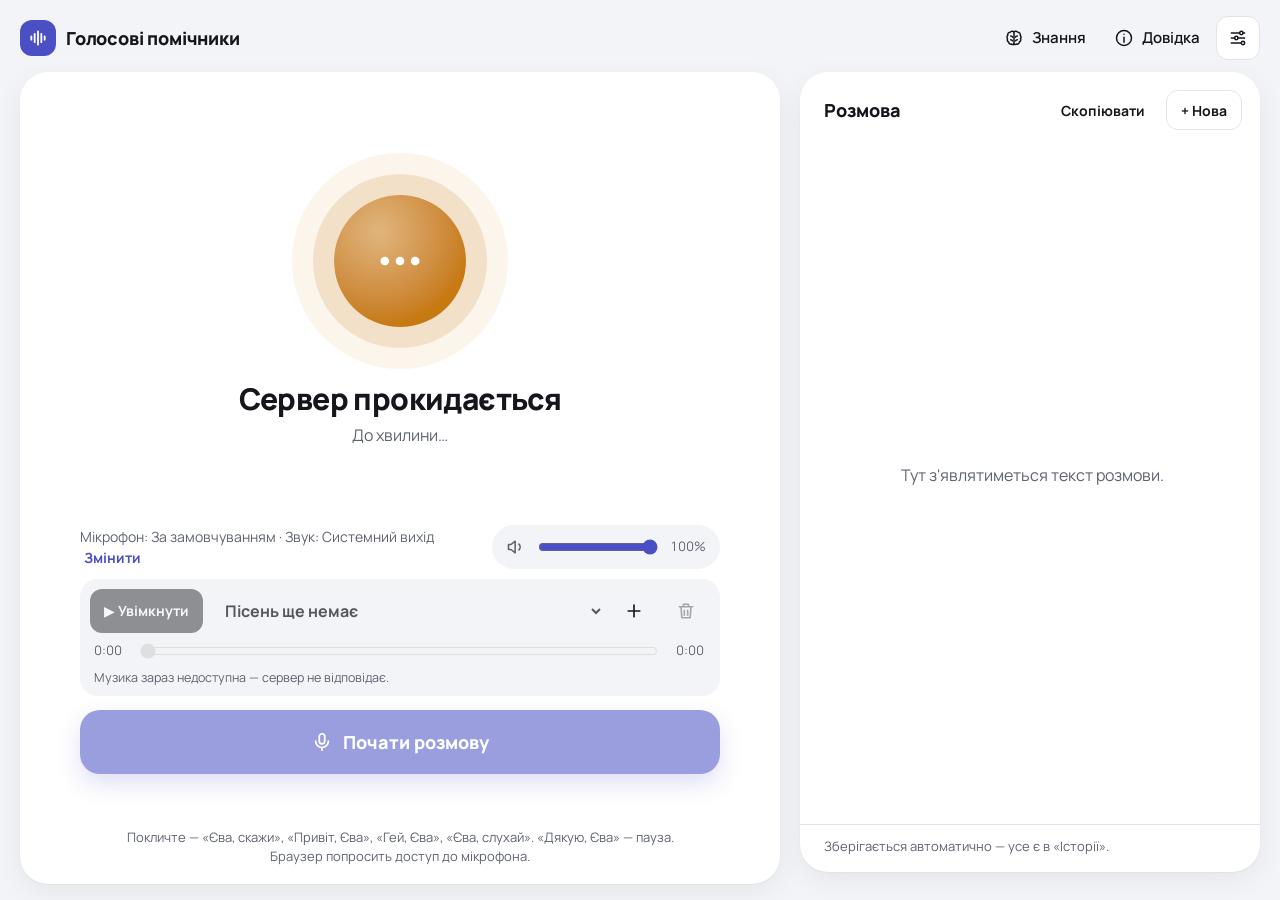
==== commit eaabdd33: "Верхня панель: «Знання» (мозок) відкриває знання; «Історія» повернена в довідку Co-Authored-By: Clau" ====
--- a/web/index.html
+++ b/web/index.html
@@ -11,7 +11,7 @@
   <link rel="stylesheet" href="style.css?v=20261113">
   <link rel="stylesheet" href="app.css?v=20261113">
   <script src="config.js"></script>
-  <script src="app.js?v=20261113c" defer></script>
+  <script src="app.js?v=20261113d" defer></script>
   <script src="ui.js?v=20261113" defer></script>
 </head>
 <body class="home">
@@ -21,9 +21,9 @@
       <span class="brand-name">Голосові помічники</span>
     </div>
     <nav class="topnav" aria-label="Сторінки">
-      <a id="knowledgeLink" class="top-link" href="knowledge.html" hidden
-        title="Список гостей і факти про подію для консьєржа: завантажити таблицю чи документ"><svg class="nav-icon" viewBox="0 0 24 24" aria-hidden="true"><path d="M4 5.5A2.5 2.5 0 0 1 6.5 3H20v15H6.5A2.5 2.5 0 0 0 4 20.5z"/><path d="M4 20.5A2.5 2.5 0 0 0 6.5 23H20v-5"/></svg><span class="wide-only">Знання</span></a>
-      <a id="historyLink" class="top-link" href="history.html" title="Усі збережені розмови"><svg class="nav-icon" viewBox="0 0 24 24" aria-hidden="true"><path d="M12 4.5v15"/><path d="M12 4.5C11 3.5 8.5 3.5 7.5 5 5.5 5 4 6.8 4.5 8.8 3.3 9.8 3.3 11.8 4.3 12.8 3.5 14 4 16 5.5 16.8 5.5 18.5 7.3 19.8 9 19.2 10 20 11.5 20 12 19.5"/><path d="M12 4.5c1-1 3.5-1 4.5.5 2 0 3.5 1.8 3 3.8 1.2 1 1.2 3 .2 4 .8 1.2.3 3.2-1.2 4 0 1.7-1.8 3-3.5 2.4-1 .8-2.5.8-3-.7"/><path d="M8 9.5c1 0 2 .5 2.5 1.5M16 9.5c-1 0-2 .5-2.5 1.5M8 14c1 0 1.8.5 2.2 1.4M16 14c-1 0-1.8.5-2.2 1.4"/></svg><span class="wide-only">Пам'ять</span></a>
+      <a id="knowledgeLink" class="top-link" href="knowledge.html"
+        title="Список гостей і факти про подію для консьєржа: завантажити таблицю чи документ"><svg class="nav-icon" viewBox="0 0 24 24" aria-hidden="true"><path d="M12 4.5v15"/><path d="M12 4.5C11 3.5 8.5 3.5 7.5 5 5.5 5 4 6.8 4.5 8.8 3.3 9.8 3.3 11.8 4.3 12.8 3.5 14 4 16 5.5 16.8 5.5 18.5 7.3 19.8 9 19.2 10 20 11.5 20 12 19.5"/><path d="M12 4.5c1-1 3.5-1 4.5.5 2 0 3.5 1.8 3 3.8 1.2 1 1.2 3 .2 4 .8 1.2.3 3.2-1.2 4 0 1.7-1.8 3-3.5 2.4-1 .8-2.5.8-3-.7"/><path d="M8 9.5c1 0 2 .5 2.5 1.5M16 9.5c-1 0-2 .5-2.5 1.5M8 14c1 0 1.8.5 2.2 1.4M16 14c-1 0-1.8.5-2.2 1.4"/></svg><span class="wide-only">Знання</span></a>
+      <a id="historyLink" class="top-link" hidden href="history.html" title="Усі збережені розмови"><svg class="nav-icon" viewBox="0 0 24 24" aria-hidden="true"><path d="M12 4.5v15"/><path d="M12 4.5C11 3.5 8.5 3.5 7.5 5 5.5 5 4 6.8 4.5 8.8 3.3 9.8 3.3 11.8 4.3 12.8 3.5 14 4 16 5.5 16.8 5.5 18.5 7.3 19.8 9 19.2 10 20 11.5 20 12 19.5"/><path d="M12 4.5c1-1 3.5-1 4.5.5 2 0 3.5 1.8 3 3.8 1.2 1 1.2 3 .2 4 .8 1.2.3 3.2-1.2 4 0 1.7-1.8 3-3.5 2.4-1 .8-2.5.8-3-.7"/><path d="M8 9.5c1 0 2 .5 2.5 1.5M16 9.5c-1 0-2 .5-2.5 1.5M8 14c1 0 1.8.5 2.2 1.4M16 14c-1 0-1.8.5-2.2 1.4"/></svg><span class="wide-only">Історія</span></a>
       <a id="settingsLink" class="top-link" href="settings.html" aria-label="Довідка"
         title="Версія й моделі, довідка"><svg class="nav-icon" viewBox="0 0 24 24" aria-hidden="true"><circle cx="12" cy="12" r="9"/><path d="M12 11v6M12 7.5v.01"/></svg><span class="wide-only">Довідка</span></a>
       <button id="drawerOpen" class="icon-square" type="button" aria-label="Налаштування розмови"
@@ -143,7 +143,7 @@
       <div id="log" class="log" aria-live="polite">
         <p class="muted empty">Тут з'являтиметься текст розмови.</p>
       </div>
-      <p class="convo-foot">Зберігається автоматично — усе є в «Пам'яті».</p>
+      <p class="convo-foot">Зберігається автоматично — усе є в «Історії».</p>
     </section>
   </main>
 
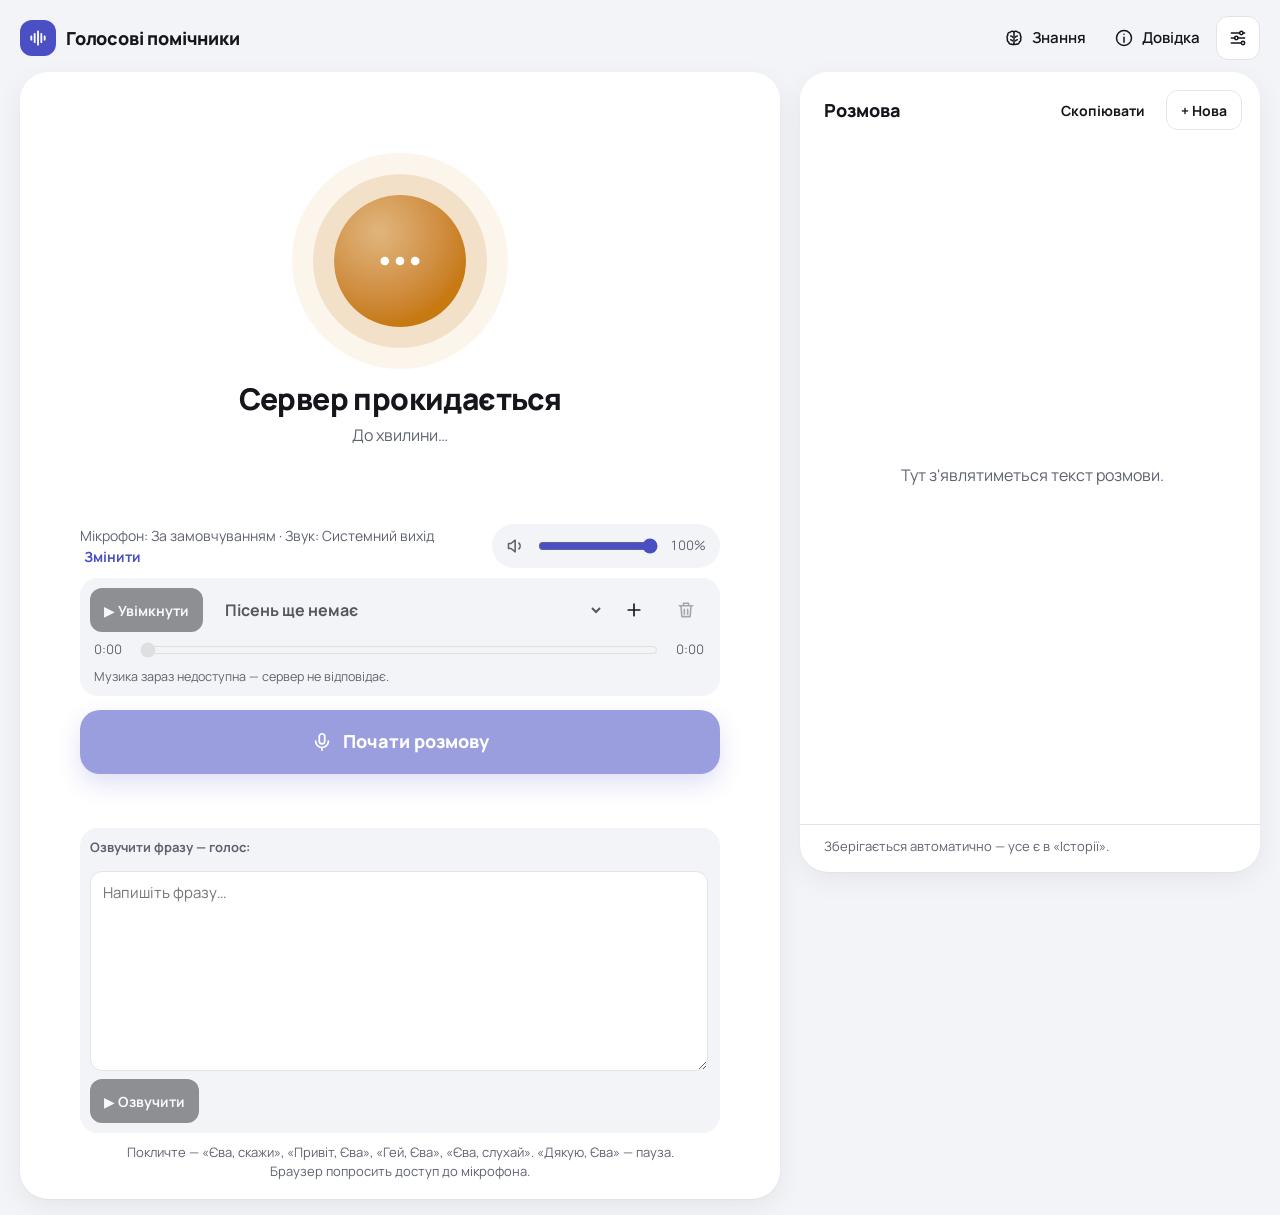
==== commit fe3a385a: "Озвучити фразу вибраним голосом: окремий короткий Live-сеанс внизу сторінки Co-Authored-By: Claude S" ====
--- a/web/index.html
+++ b/web/index.html
@@ -9,7 +9,7 @@
   <link rel="icon" type="image/png" sizes="48x48" href="favicon-48.png">
   <link rel="apple-touch-icon" href="apple-touch-icon.png">
   <link rel="stylesheet" href="style.css?v=20261113">
-  <link rel="stylesheet" href="app.css?v=20261113">
+  <link rel="stylesheet" href="app.css?v=20261113b">
   <script src="config.js"></script>
   <script src="app.js?v=20261113d" defer></script>
   <script src="ui.js?v=20261113" defer></script>
@@ -128,6 +128,14 @@
           <button id="talk" class="btn primary big">Почати розмову</button>
           <button id="nextGuest" class="btn" hidden>Наступний гість</button>
         </div>
+        <section id="speakCard" class="player speak" aria-label="Озвучити фразу">
+          <label for="speakText" class="speak-title">Озвучити фразу — голос: <span id="speakVoiceName"></span></label>
+          <textarea id="speakText" rows="2" maxlength="300" placeholder="Напишіть фразу…" aria-label="Фраза"></textarea>
+          <div class="player-row">
+            <button id="speakBtn" class="song-play" type="button" disabled>▶ Озвучити</button>
+            <p id="speakInfo" class="player-info" aria-live="polite"></p>
+          </div>
+        </section>
         <p id="wakeHint" class="wake-hint">Покличте помічника на ім'я — «…, скажи», «Привіт, …». «Дякую, …» — пауза.</p>
       </div>
     </section>
--- a/web/app.css
+++ b/web/app.css
@@ -281,6 +281,8 @@
 
 /* style.css gives every select «flex: 1 1 200px»: in a column that is a 200 px tall box. */
 .group select, .voice-block select { flex: 0 0 auto; }
+.voice-pick select { flex: 1 1 0; min-width: 0; }   /* in a row the select shrinks, «Прослухати» stays on screen */
+.voice-pick .pill-btn { flex: 0 0 auto; white-space: nowrap; }
 .stage, .stage-top, .chars { min-width: 0; }
 @media (max-width: 560px) {
   .stage-top { align-items: stretch; flex-wrap: nowrap; }
@@ -339,3 +341,33 @@
                 0 0 0 42px color-mix(in srgb, var(--tone) 8%, transparent); }
   .layout { padding-top: 12px; padding-bottom: 16px; }
 }
+
+/* Phone: «Почати розмову», then the volume, then the songs (on a wide screen the order is the page's). */
+@media (max-width: 560px) {
+  .stage-bottom .controls { order: 1; }
+  .stage-bottom .device-row { order: 2; }
+  .stage-bottom .player { order: 3; }
+  .stage-bottom .speak { order: 4; }
+  .stage-bottom .wake-hint { order: 5; }
+}
+
+/* The page never slides sideways or rubber-bands past its edge (Android Chrome). */
+html, body { max-width: 100%; overflow-x: hidden; overscroll-behavior: none; }
+.home { max-width: 100vw; overflow-x: clip; }
+
+/* Order: «Завершити» (small, far from the thumb's main target) · pause/play · microphone. */
+.controls #talk.danger { order: 1; }
+.controls .ctl-main { order: 2; }
+.controls #micMute { order: 3; }
+.controls #nextGuest { order: 4; }
+.home #talk.danger { width: 64px; padding-top: 46px; font-size: 11px; opacity: 0.85; }
+.home #talk.danger::before { width: 40px; height: 40px; }
+.home #talk.danger::after { top: 8px; width: 20px; height: 20px; margin-left: -10px; }
+.home .controls #talk.danger { margin-top: 18px; }
+
+/* «Озвучити фразу»: the last card of the page. */
+.speak-title { font-size: 13px; font-weight: 700; color: var(--muted); }
+.home .speak select { height: 40px; flex: 0 0 auto; width: 100%; padding: 0 10px; border: 1px solid var(--soft-line); background: var(--card); border-radius: 12px; }
+.speak textarea { width: 100%; resize: vertical; min-height: 56px; padding: 10px 12px; border: 1px solid var(--soft-line); border-radius: 12px;
+  background: var(--card); color: var(--text); font: inherit; font-size: 15px; }
+.speak .player-info { margin: 0; flex: 1 1 auto; min-width: 0; }
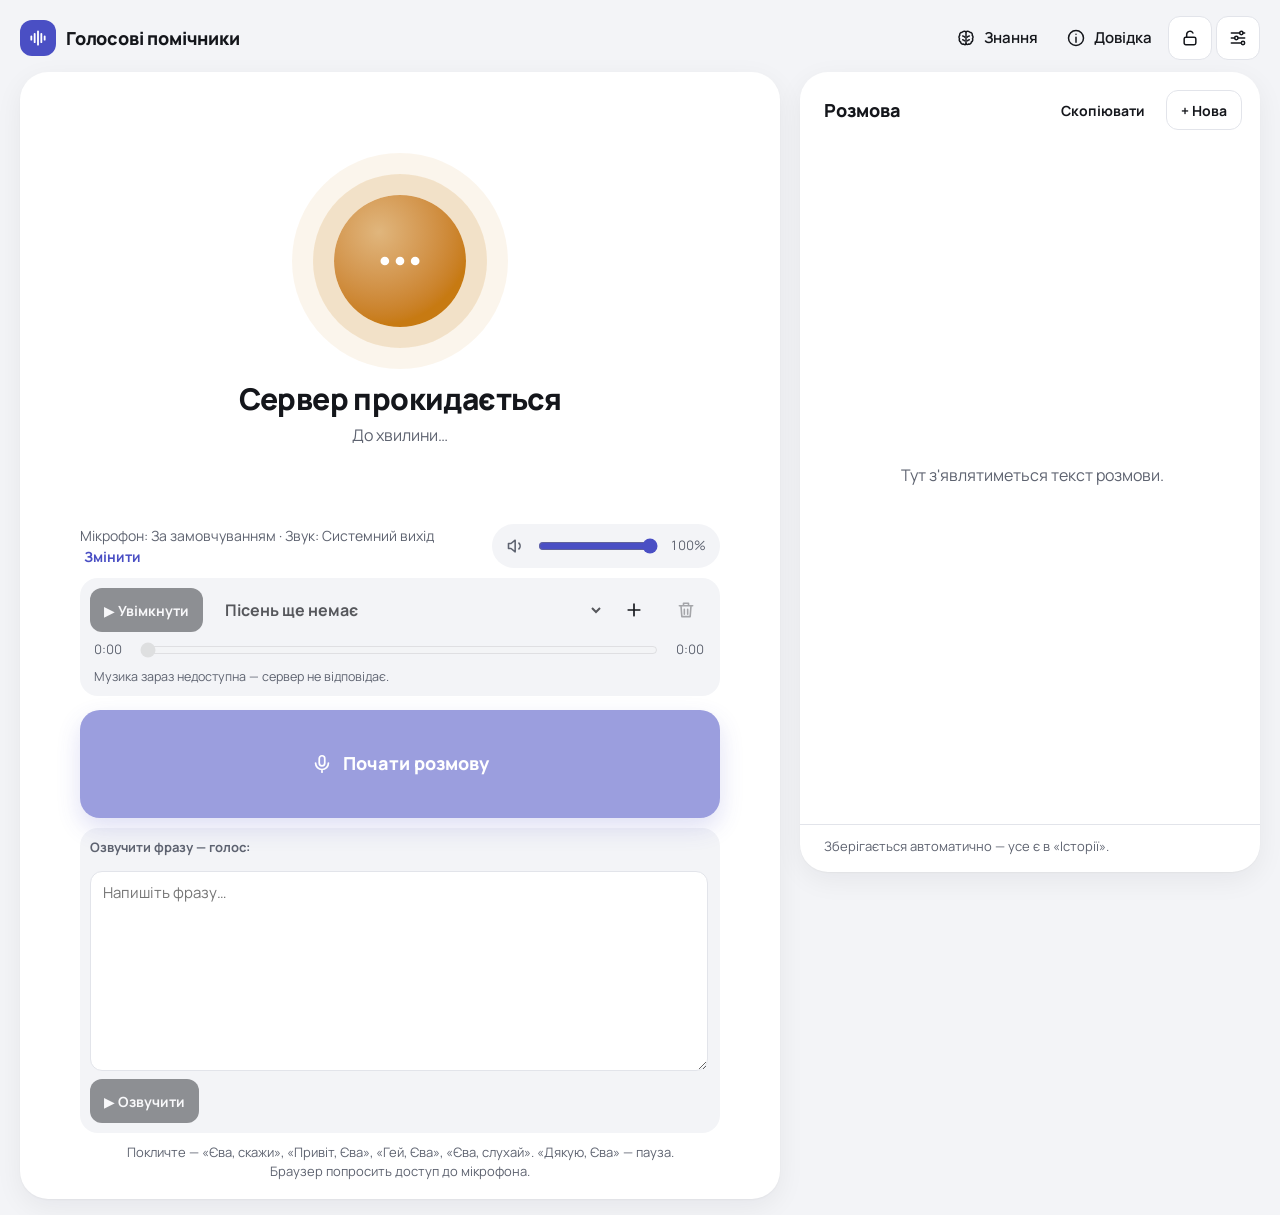
==== commit eadcfe1b: "Кнопки розмови: три довгі в стовпчик (мікрофон, пауза, завершити); замок «Закріпити сторінку» Co-Aut" ====
--- a/web/index.html
+++ b/web/index.html
@@ -9,10 +9,10 @@
   <link rel="icon" type="image/png" sizes="48x48" href="favicon-48.png">
   <link rel="apple-touch-icon" href="apple-touch-icon.png">
   <link rel="stylesheet" href="style.css?v=20261113">
-  <link rel="stylesheet" href="app.css?v=20261113b">
+  <link rel="stylesheet" href="app.css?v=20261117a">
   <script src="config.js"></script>
-  <script src="app.js?v=20261113d" defer></script>
-  <script src="ui.js?v=20261113" defer></script>
+  <script src="app.js?v=20261117a" defer></script>
+  <script src="ui.js?v=20261117" defer></script>
 </head>
 <body class="home">
   <header class="topbar">
@@ -26,6 +26,8 @@
       <a id="historyLink" class="top-link" hidden href="history.html" title="Усі збережені розмови"><svg class="nav-icon" viewBox="0 0 24 24" aria-hidden="true"><path d="M12 4.5v15"/><path d="M12 4.5C11 3.5 8.5 3.5 7.5 5 5.5 5 4 6.8 4.5 8.8 3.3 9.8 3.3 11.8 4.3 12.8 3.5 14 4 16 5.5 16.8 5.5 18.5 7.3 19.8 9 19.2 10 20 11.5 20 12 19.5"/><path d="M12 4.5c1-1 3.5-1 4.5.5 2 0 3.5 1.8 3 3.8 1.2 1 1.2 3 .2 4 .8 1.2.3 3.2-1.2 4 0 1.7-1.8 3-3.5 2.4-1 .8-2.5.8-3-.7"/><path d="M8 9.5c1 0 2 .5 2.5 1.5M16 9.5c-1 0-2 .5-2.5 1.5M8 14c1 0 1.8.5 2.2 1.4M16 14c-1 0-1.8.5-2.2 1.4"/></svg><span class="wide-only">Історія</span></a>
       <a id="settingsLink" class="top-link" href="settings.html" aria-label="Довідка"
         title="Версія й моделі, довідка"><svg class="nav-icon" viewBox="0 0 24 24" aria-hidden="true"><circle cx="12" cy="12" r="9"/><path d="M12 11v6M12 7.5v.01"/></svg><span class="wide-only">Довідка</span></a>
+      <button id="lockView" class="icon-square" type="button" aria-pressed="false" aria-label="Закріпити сторінку"
+        title="Закріпити сторінку: вона зупиниться на цьому місці й не рухатиметься, кнопки працюють"><svg class="nav-icon" viewBox="0 0 24 24" aria-hidden="true"><rect x="5" y="11" width="14" height="9" rx="2"/><path class="lock-open" d="M8 11V8a4 4 0 0 1 7.5-2"/><path class="lock-closed" d="M8 11V8a4 4 0 0 1 8 0v3"/></svg></button>
       <button id="drawerOpen" class="icon-square" type="button" aria-label="Налаштування розмови"
         aria-controls="drawer" aria-expanded="false" title="Пристрої, звук, поведінка"><svg class="nav-icon" viewBox="0 0 24 24" aria-hidden="true"><path d="M4 6h10M18 6h2M4 12h4M12 12h8M4 18h12"/><circle cx="16" cy="6" r="2"/><circle cx="10" cy="12" r="2"/><circle cx="18" cy="18" r="2"/></svg></button>
     </nav>
@@ -229,6 +231,13 @@
             <span id="voiceNowInfo" class="hint">Відповідь договорить уже новий персонаж.</span>
           </span>
           <input id="voiceNow" type="checkbox" class="switch" role="switch" checked>
+        </label>
+        <label class="setting" for="btSpeaker">
+          <span class="setting-text">
+            <span class="setting-title">Bluetooth-колонка</span>
+            <span class="hint">Увімкніть, якщо колонка «зникає» й звук іде з телефону, як на дзвінку: мікрофон тоді без шумо- й ехозаглушення (вона може чути сама себе). Запам'ятовується.</span>
+          </span>
+          <input id="btSpeaker" type="checkbox" class="switch" role="switch">
         </label>
         <label class="setting" for="camera">
           <span class="setting-text">
--- a/web/app.css
+++ b/web/app.css
@@ -355,19 +355,39 @@
 html, body { max-width: 100%; overflow-x: hidden; overscroll-behavior: none; }
 .home { max-width: 100vw; overflow-x: clip; }
 
-/* Order: «Завершити» (small, far from the thumb's main target) · pause/play · microphone. */
-.controls #talk.danger { order: 1; }
-.controls .ctl-main { order: 2; }
-.controls #micMute { order: 3; }
-.controls #nextGuest { order: 4; }
-.home #talk.danger { width: 64px; padding-top: 46px; font-size: 11px; opacity: 0.85; }
-.home #talk.danger::before { width: 40px; height: 40px; }
-.home #talk.danger::after { top: 8px; width: 20px; height: 20px; margin-left: -10px; }
-.home .controls #talk.danger { margin-top: 18px; }
-
 /* «Озвучити фразу»: the last card of the page. */
 .speak-title { font-size: 13px; font-weight: 700; color: var(--muted); }
 .home .speak select { height: 40px; flex: 0 0 auto; width: 100%; padding: 0 10px; border: 1px solid var(--soft-line); background: var(--card); border-radius: 12px; }
 .speak textarea { width: 100%; resize: vertical; min-height: 56px; padding: 10px 12px; border: 1px solid var(--soft-line); border-radius: 12px;
   background: var(--card); color: var(--text); font: inherit; font-size: 15px; }
 .speak .player-info { margin: 0; flex: 1 1 auto; min-width: 0; }
+
+/* ── Call buttons: three long rectangles edge to edge, one under another —
+   the microphone on top, pause / continue in the middle, «Завершити» at the bottom. ── */
+.home .controls { flex-direction: column; align-items: stretch; flex-wrap: nowrap; gap: 10px; width: 100%; }
+.home .controls .ctl, .home .controls #talk.danger {
+  order: 0; width: 100%; height: 60px; margin: 0; padding: 0 20px; flex-direction: row; justify-content: center; gap: 12px;
+  border-radius: 18px; font-size: 17px; font-weight: 800; color: var(--text); background: var(--soft); border: 1px solid var(--soft-line); }
+.home .controls .ctl::before, .home .controls #talk.danger::before { display: none; }
+.home .controls .ctl::after, .home .controls #talk.danger::after {
+  position: static; flex: 0 0 auto; top: auto; left: auto; margin: 0; width: 26px; height: 26px; background: currentColor; }
+.home .controls #micMute { order: 1; }
+.home .controls .ctl-main { order: 2; background: var(--ink); border-color: var(--ink); color: var(--on-ink); }
+.home .controls #talk.danger { order: 3; background: var(--end-bg); border-color: var(--end-bg); color: var(--end-fg); opacity: 1; }
+.home .controls .ctl-mic[aria-pressed="true"] { background: var(--ink); border-color: var(--ink); color: var(--on-ink); }
+.home .controls #nextGuest { order: 4; }
+.home .controls .ctl:hover, .home .controls #talk.danger:hover { filter: brightness(0.97); }
+.home .controls .ctl:active, .home .controls #talk.danger:active { transform: scale(0.99); }
+.home .controls .ctl:hover::before, .home .controls #talk.danger:hover::before { filter: none; }
+.stage-bottom .controls { width: 100%; }
+
+/* ── «Закріпити сторінку»: the page stops where it is — no scroll in any direction — and the buttons keep working
+   (a recording, a video of the screen). Set by app.js: the body is pinned at the current scroll position. ── */
+#lockView { position: relative; }
+#lockView .lock-closed { display: none; }
+#lockView[aria-pressed="true"] { background: var(--ink); border-color: var(--ink); color: var(--on-ink); }
+#lockView[aria-pressed="true"] .lock-closed { display: inline; }
+#lockView[aria-pressed="true"] .lock-open { display: none; }
+html.view-locked { overflow: hidden; overscroll-behavior: none; touch-action: none; }
+html.view-locked body { position: fixed; left: 0; right: 0; width: 100%; overflow: hidden; touch-action: none; }
+html.view-locked .drawer, html.view-locked .home .log { touch-action: pan-y; }
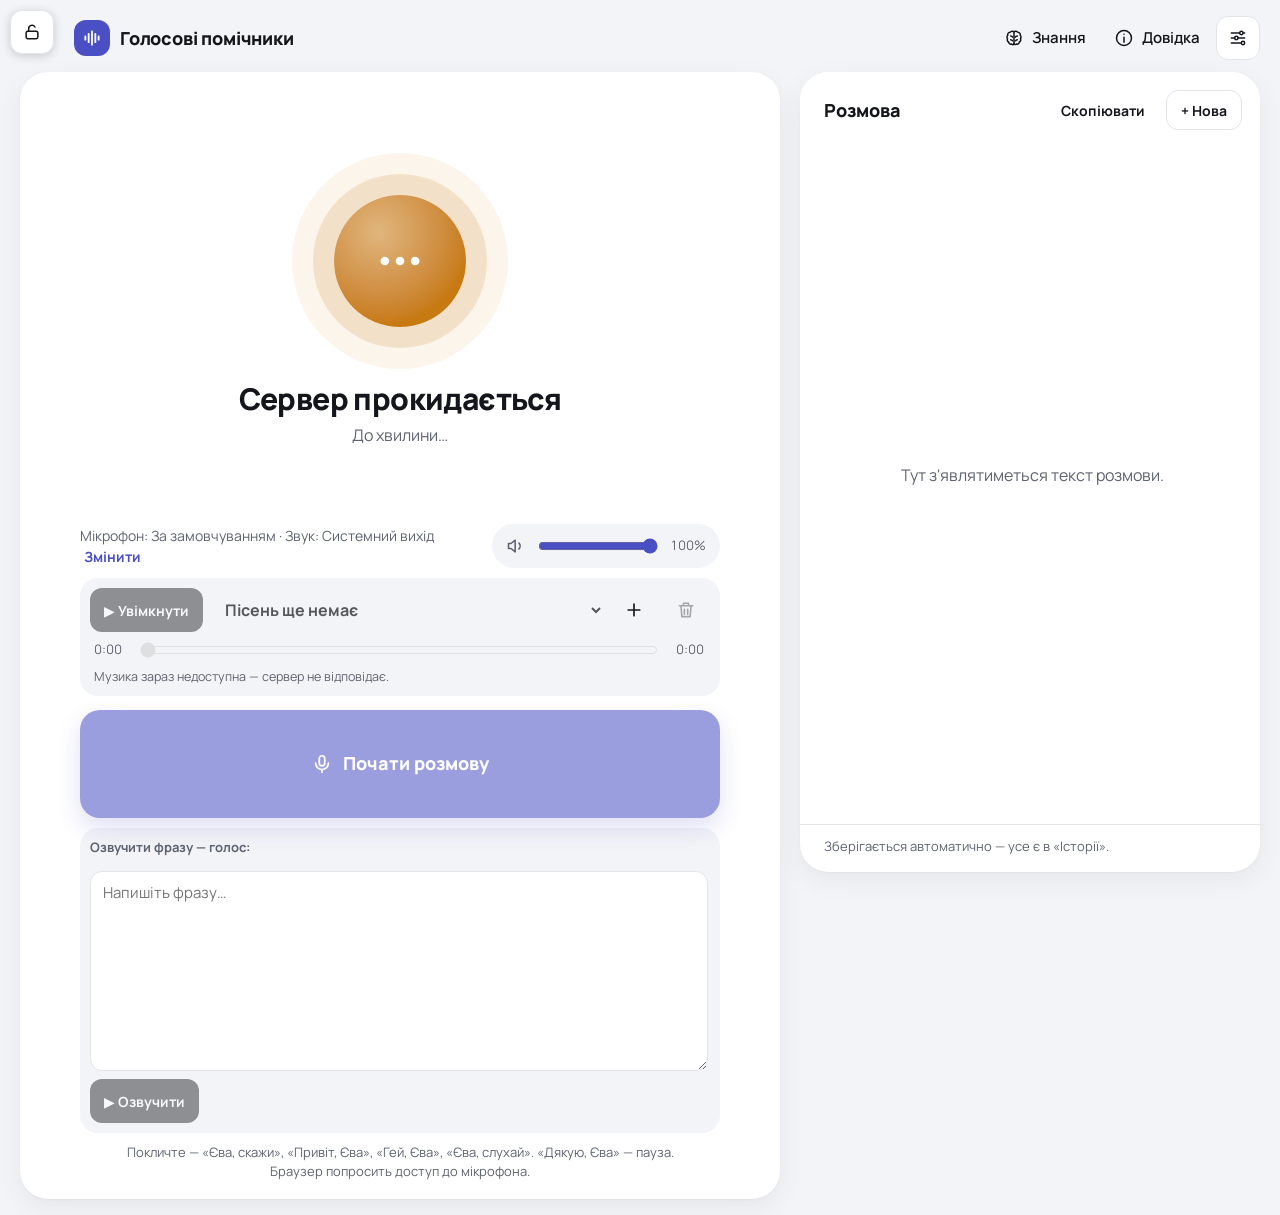
==== commit e58be928: "Замок «Закріпити сторінку»: завжди зліва вгорі екрана (fixed) Co-Authored-By: Claude Sonnet 5.5 <nor" ====
--- a/web/index.html
+++ b/web/index.html
@@ -9,12 +9,14 @@
   <link rel="icon" type="image/png" sizes="48x48" href="favicon-48.png">
   <link rel="apple-touch-icon" href="apple-touch-icon.png">
   <link rel="stylesheet" href="style.css?v=20261113">
-  <link rel="stylesheet" href="app.css?v=20261117a">
+  <link rel="stylesheet" href="app.css?v=20261118a">
   <script src="config.js"></script>
   <script src="app.js?v=20261117a" defer></script>
   <script src="ui.js?v=20261117" defer></script>
 </head>
 <body class="home">
+  <button id="lockView" class="icon-square" type="button" aria-pressed="false" aria-label="Закріпити сторінку"
+    title="Закріпити сторінку: вона зупиниться на цьому місці й не рухатиметься, кнопки працюють"><svg class="nav-icon" viewBox="0 0 24 24" aria-hidden="true"><rect x="5" y="11" width="14" height="9" rx="2"/><path class="lock-open" d="M8 11V8a4 4 0 0 1 7.5-2"/><path class="lock-closed" d="M8 11V8a4 4 0 0 1 8 0v3"/></svg></button>
   <header class="topbar">
     <div class="brand">
       <span class="brand-mark" aria-hidden="true"><svg viewBox="0 0 24 24"><path d="M4 10v4M8 7v10M12 4v16M16 7v10M20 10v4"/></svg></span>
@@ -26,8 +28,6 @@
       <a id="historyLink" class="top-link" hidden href="history.html" title="Усі збережені розмови"><svg class="nav-icon" viewBox="0 0 24 24" aria-hidden="true"><path d="M12 4.5v15"/><path d="M12 4.5C11 3.5 8.5 3.5 7.5 5 5.5 5 4 6.8 4.5 8.8 3.3 9.8 3.3 11.8 4.3 12.8 3.5 14 4 16 5.5 16.8 5.5 18.5 7.3 19.8 9 19.2 10 20 11.5 20 12 19.5"/><path d="M12 4.5c1-1 3.5-1 4.5.5 2 0 3.5 1.8 3 3.8 1.2 1 1.2 3 .2 4 .8 1.2.3 3.2-1.2 4 0 1.7-1.8 3-3.5 2.4-1 .8-2.5.8-3-.7"/><path d="M8 9.5c1 0 2 .5 2.5 1.5M16 9.5c-1 0-2 .5-2.5 1.5M8 14c1 0 1.8.5 2.2 1.4M16 14c-1 0-1.8.5-2.2 1.4"/></svg><span class="wide-only">Історія</span></a>
       <a id="settingsLink" class="top-link" href="settings.html" aria-label="Довідка"
         title="Версія й моделі, довідка"><svg class="nav-icon" viewBox="0 0 24 24" aria-hidden="true"><circle cx="12" cy="12" r="9"/><path d="M12 11v6M12 7.5v.01"/></svg><span class="wide-only">Довідка</span></a>
-      <button id="lockView" class="icon-square" type="button" aria-pressed="false" aria-label="Закріпити сторінку"
-        title="Закріпити сторінку: вона зупиниться на цьому місці й не рухатиметься, кнопки працюють"><svg class="nav-icon" viewBox="0 0 24 24" aria-hidden="true"><rect x="5" y="11" width="14" height="9" rx="2"/><path class="lock-open" d="M8 11V8a4 4 0 0 1 7.5-2"/><path class="lock-closed" d="M8 11V8a4 4 0 0 1 8 0v3"/></svg></button>
       <button id="drawerOpen" class="icon-square" type="button" aria-label="Налаштування розмови"
         aria-controls="drawer" aria-expanded="false" title="Пристрої, звук, поведінка"><svg class="nav-icon" viewBox="0 0 24 24" aria-hidden="true"><path d="M4 6h10M18 6h2M4 12h4M12 12h8M4 18h12"/><circle cx="16" cy="6" r="2"/><circle cx="10" cy="12" r="2"/><circle cx="18" cy="18" r="2"/></svg></button>
     </nav>
--- a/web/app.css
+++ b/web/app.css
@@ -383,7 +383,10 @@
 
 /* ── «Закріпити сторінку»: the page stops where it is — no scroll in any direction — and the buttons keep working
    (a recording, a video of the screen). Set by app.js: the body is pinned at the current scroll position. ── */
-#lockView { position: relative; }
+/* Always on screen, top left, wherever the page is scrolled: the lock can be pressed at any place. */
+#lockView { position: fixed; z-index: 60; top: calc(10px + env(safe-area-inset-top)); left: calc(10px + env(safe-area-inset-left));
+  box-shadow: 0 2px 10px rgba(20, 22, 27, 0.18); }
+.topbar .brand { margin-left: 54px; }
 #lockView .lock-closed { display: none; }
 #lockView[aria-pressed="true"] { background: var(--ink); border-color: var(--ink); color: var(--on-ink); }
 #lockView[aria-pressed="true"] .lock-closed { display: inline; }
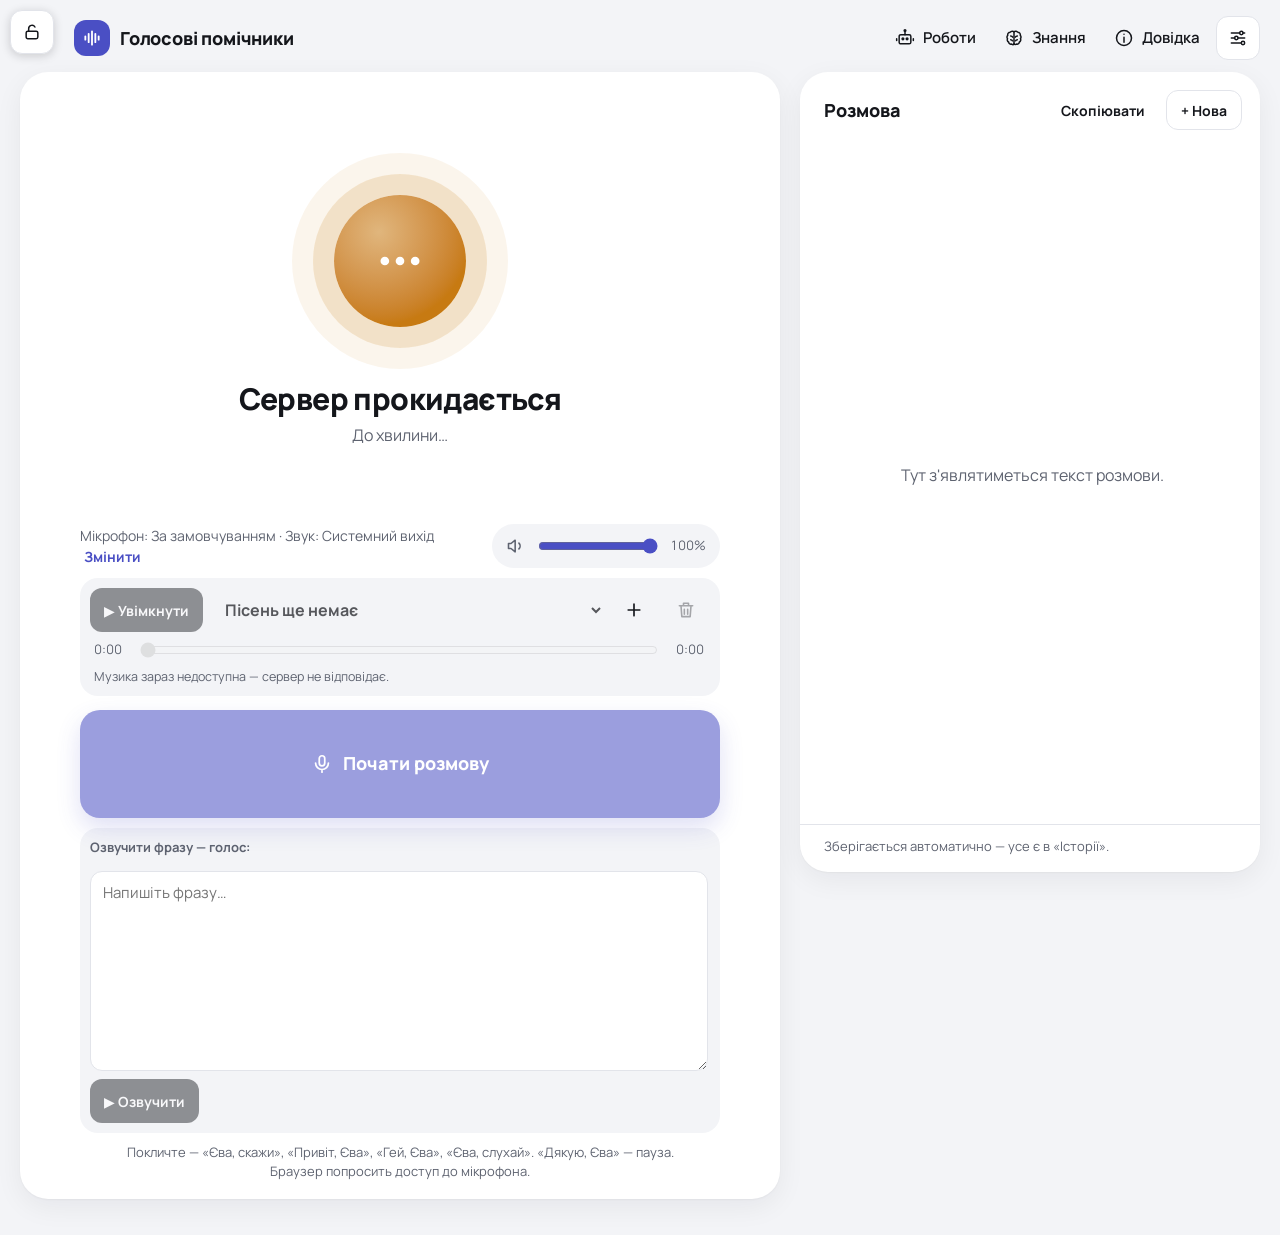
==== commit 4c45a12e: "Роботи: керування кистями R1 EDU з сайту Co-Authored-By: Claude Sonnet 5.5 <noreply@anthropic.com>" ====
--- a/web/index.html
+++ b/web/index.html
@@ -10,9 +10,11 @@
   <link rel="apple-touch-icon" href="apple-touch-icon.png">
   <link rel="stylesheet" href="style.css?v=20261113">
   <link rel="stylesheet" href="app.css?v=20261118a">
+  <link rel="stylesheet" href="robots.css?v=20261125">
   <script src="config.js"></script>
   <script src="app.js?v=20261117a" defer></script>
   <script src="ui.js?v=20261117" defer></script>
+  <script src="robots.js?v=20261125" defer></script>
 </head>
 <body class="home">
   <button id="lockView" class="icon-square" type="button" aria-pressed="false" aria-label="Закріпити сторінку"
@@ -23,6 +25,8 @@
       <span class="brand-name">Голосові помічники</span>
     </div>
     <nav class="topnav" aria-label="Сторінки">
+      <button id="robotsBtn" class="top-link robots-btn" type="button" aria-expanded="false" aria-controls="robotsPanel"
+        title="Роботи: джойстик і руки, поки помічник говорить"><svg class="nav-icon" viewBox="0 0 24 24" aria-hidden="true"><rect x="5" y="8" width="14" height="11" rx="2"/><path d="M12 8V4"/><circle cx="12" cy="3" r="1"/><circle cx="9.5" cy="13" r="1"/><circle cx="14.5" cy="13" r="1"/><path d="M2 13v2M22 13v2"/></svg><span class="wide-only">Роботи</span></button>
       <a id="knowledgeLink" class="top-link" href="knowledge.html"
         title="Список гостей і факти про подію для консьєржа: завантажити таблицю чи документ"><svg class="nav-icon" viewBox="0 0 24 24" aria-hidden="true"><path d="M12 4.5v15"/><path d="M12 4.5C11 3.5 8.5 3.5 7.5 5 5.5 5 4 6.8 4.5 8.8 3.3 9.8 3.3 11.8 4.3 12.8 3.5 14 4 16 5.5 16.8 5.5 18.5 7.3 19.8 9 19.2 10 20 11.5 20 12 19.5"/><path d="M12 4.5c1-1 3.5-1 4.5.5 2 0 3.5 1.8 3 3.8 1.2 1 1.2 3 .2 4 .8 1.2.3 3.2-1.2 4 0 1.7-1.8 3-3.5 2.4-1 .8-2.5.8-3-.7"/><path d="M8 9.5c1 0 2 .5 2.5 1.5M16 9.5c-1 0-2 .5-2.5 1.5M8 14c1 0 1.8.5 2.2 1.4M16 14c-1 0-1.8.5-2.2 1.4"/></svg><span class="wide-only">Знання</span></a>
       <a id="historyLink" class="top-link" hidden href="history.html" title="Усі збережені розмови"><svg class="nav-icon" viewBox="0 0 24 24" aria-hidden="true"><path d="M12 4.5v15"/><path d="M12 4.5C11 3.5 8.5 3.5 7.5 5 5.5 5 4 6.8 4.5 8.8 3.3 9.8 3.3 11.8 4.3 12.8 3.5 14 4 16 5.5 16.8 5.5 18.5 7.3 19.8 9 19.2 10 20 11.5 20 12 19.5"/><path d="M12 4.5c1-1 3.5-1 4.5.5 2 0 3.5 1.8 3 3.8 1.2 1 1.2 3 .2 4 .8 1.2.3 3.2-1.2 4 0 1.7-1.8 3-3.5 2.4-1 .8-2.5.8-3-.7"/><path d="M8 9.5c1 0 2 .5 2.5 1.5M16 9.5c-1 0-2 .5-2.5 1.5M8 14c1 0 1.8.5 2.2 1.4M16 14c-1 0-1.8.5-2.2 1.4"/></svg><span class="wide-only">Історія</span></a>
@@ -141,6 +145,9 @@
         <p id="wakeHint" class="wake-hint">Покличте помічника на ім'я — «…, скажи», «Привіт, …». «Дякую, …» — пауза.</p>
       </div>
     </section>
+
+    <!-- «Роботи» (web/robots.js): джойстик і руки робота поруч із розмовою; з'єднання — лише поки картка відкрита. -->
+    <section id="robotsPanel" class="robots-card" aria-label="Роботи" hidden></section>
 
     <section id="conversation" class="convo">
       <div class="convo-head">
--- a/web/robots.css
+++ b/web/robots.css
@@ -0,0 +1,62 @@
+/* «Роботи» (web/robots.js): список роботів, джойстики, СТОП і руки. Та сама панель — у картці на головній і на robots.html. */
+.robots-btn { border: 0; background: none; font: inherit; font-size: 15px; font-weight: 600; cursor: pointer; }
+.robots-btn[aria-expanded="true"] { color: var(--accent); }
+.robots-card { background: var(--card); color: var(--text); border-radius: 28px; box-shadow: var(--shadow, none); padding: 20px; box-sizing: border-box; }
+.robots-card[hidden] { display: none; }
+.robots-card .card-head { display: flex; align-items: center; justify-content: space-between; gap: 8px; }
+.robots-card .card-head h2 { margin: 0; font-size: 18px; font-weight: 800; }
+.robots-card .head-actions { display: flex; align-items: center; gap: 8px; }
+@media (min-width: 1000px) {
+  .layout > .convo { grid-column: 2; grid-row: 1 / span 2; }
+  .layout > #robotsPanel { grid-column: 1; }
+}
+.rb-conn { display: inline-flex; align-items: center; gap: 6px; }
+.rb-login { margin-top: 8px; }
+.rb-login[hidden] { display: none; }
+.rb-robots { display: flex; gap: 8px; overflow-x: auto; margin-top: 12px; padding-bottom: 2px; }
+.rb-robot { display: flex; flex-direction: column; align-items: flex-start; gap: 2px; flex: 1 0 150px; padding: 10px 12px;
+  border: 1px solid var(--line); border-radius: 12px; background: var(--bg); color: var(--text); font: inherit; text-align: left; cursor: pointer; }
+.rb-robot.sel { border-color: var(--accent); box-shadow: 0 0 0 1px var(--accent) inset; }
+.rb-robot-name { font-weight: 600; }
+.rb-badge { margin-top: 4px; padding: 1px 8px; border-radius: 999px; font-size: 0.78rem; font-weight: 600; }
+.rb-badge.free { background: color-mix(in srgb, var(--ok) 16%, transparent); color: var(--ok); }
+.rb-badge.mine { background: color-mix(in srgb, var(--accent) 16%, transparent); color: var(--accent); }
+.rb-badge.busy { background: color-mix(in srgb, var(--warn) 18%, transparent); color: var(--warn); }
+.rb-empty { margin: 4px 0; }
+.rb-ctrl { margin-top: 14px; }
+.rb-ctrl.rb-off { opacity: 0.45; pointer-events: none; }
+.rb-ctrl-top { display: flex; flex-wrap: wrap; align-items: center; gap: 8px; }
+.rb-ctrl-top .rb-status { flex: 1 1 160px; color: var(--muted); font-size: 0.9rem; }
+.rb-ctrl-top .btn[hidden], .rb-ctrl .hint[hidden], .rb-pads[hidden] { display: none; }
+.rb-pads { display: flex; align-items: center; justify-content: space-between; gap: 12px; margin: 16px 0 28px; }
+.rb-pad { position: relative; width: min(38vw, 170px); aspect-ratio: 1; border-radius: 50%; touch-action: none; user-select: none;
+  -webkit-user-select: none; background: radial-gradient(circle, var(--soft, var(--bg)) 0, var(--bg) 72%); border: 1px solid var(--line); }
+.rb-pad.rb-off { opacity: 0.45; pointer-events: none; }
+.rb-knob { position: absolute; left: 30%; top: 30%; width: 40%; height: 40%; border-radius: 50%; background: var(--accent);
+  box-shadow: 0 4px 14px rgba(0, 0, 0, 0.25); transition: transform 0.12s; }
+.rb-pad.active .rb-knob { transition: none; }
+.rb-pad-label { position: absolute; left: 0; right: 0; bottom: -24px; text-align: center; font-size: 0.8rem; color: var(--muted); }
+.btn.rb-stop { flex: 0 0 auto; width: 76px; height: 76px; padding: 0; border-radius: 50%; font-weight: 700; pointer-events: auto; }
+.rb-actions { display: flex; flex-wrap: wrap; gap: 8px; }
+.rb-actions .btn { flex: 1 1 120px; }
+.rb-log { margin-top: 12px; max-height: 110px; overflow-y: auto; font-size: 0.82rem; }
+.rb-log:empty { display: none; }
+
+/* Руки: перемикач руки, повзунок на кожен палець, жести */
+.rb-hands { margin-top: 16px; padding-top: 14px; border-top: 1px solid var(--line); }
+.rb-hands[hidden] { display: none; }
+.rb-hands.rb-off { opacity: 0.45; pointer-events: none; }
+.rb-hands h3 { margin: 0 0 10px; font-size: 16px; font-weight: 800; }
+.rb-seg { display: flex; padding: 3px; border-radius: 12px; background: var(--bg); border: 1px solid var(--line); margin-bottom: 8px; }
+.rb-seg button { flex: 1; border: 0; background: none; color: var(--muted); font: inherit; font-weight: 600; padding: 9px 0; border-radius: 9px; cursor: pointer; }
+.rb-seg button[aria-pressed="true"] { background: var(--accent); color: var(--accent-text, #fff); }
+.rb-scale { display: flex; justify-content: space-between; margin: 4px 52px 0 128px; }
+.rb-finger { display: grid; grid-template-columns: 118px minmax(0, 1fr) 42px; align-items: center; gap: 10px; padding: 4px 0; font-size: 15px; }
+.rb-finger input[type=range] { width: 100%; height: 34px; margin: 0; accent-color: var(--accent); touch-action: pan-y; }
+.rb-finger output { text-align: right; color: var(--muted); font-size: 14px; font-variant-numeric: tabular-nums; }
+.rb-gestures { display: grid; grid-template-columns: repeat(auto-fill, minmax(96px, 1fr)); gap: 8px; margin: 12px 0; }
+.rb-gestures .btn { padding: 10px 4px; }
+.rb-speed { border-top: 1px solid var(--line); padding-top: 10px; }
+
+/* robots.html: на весь екран телефона, джойстики більші */
+.robots-page .rb-pad { width: min(40vw, 210px); }
